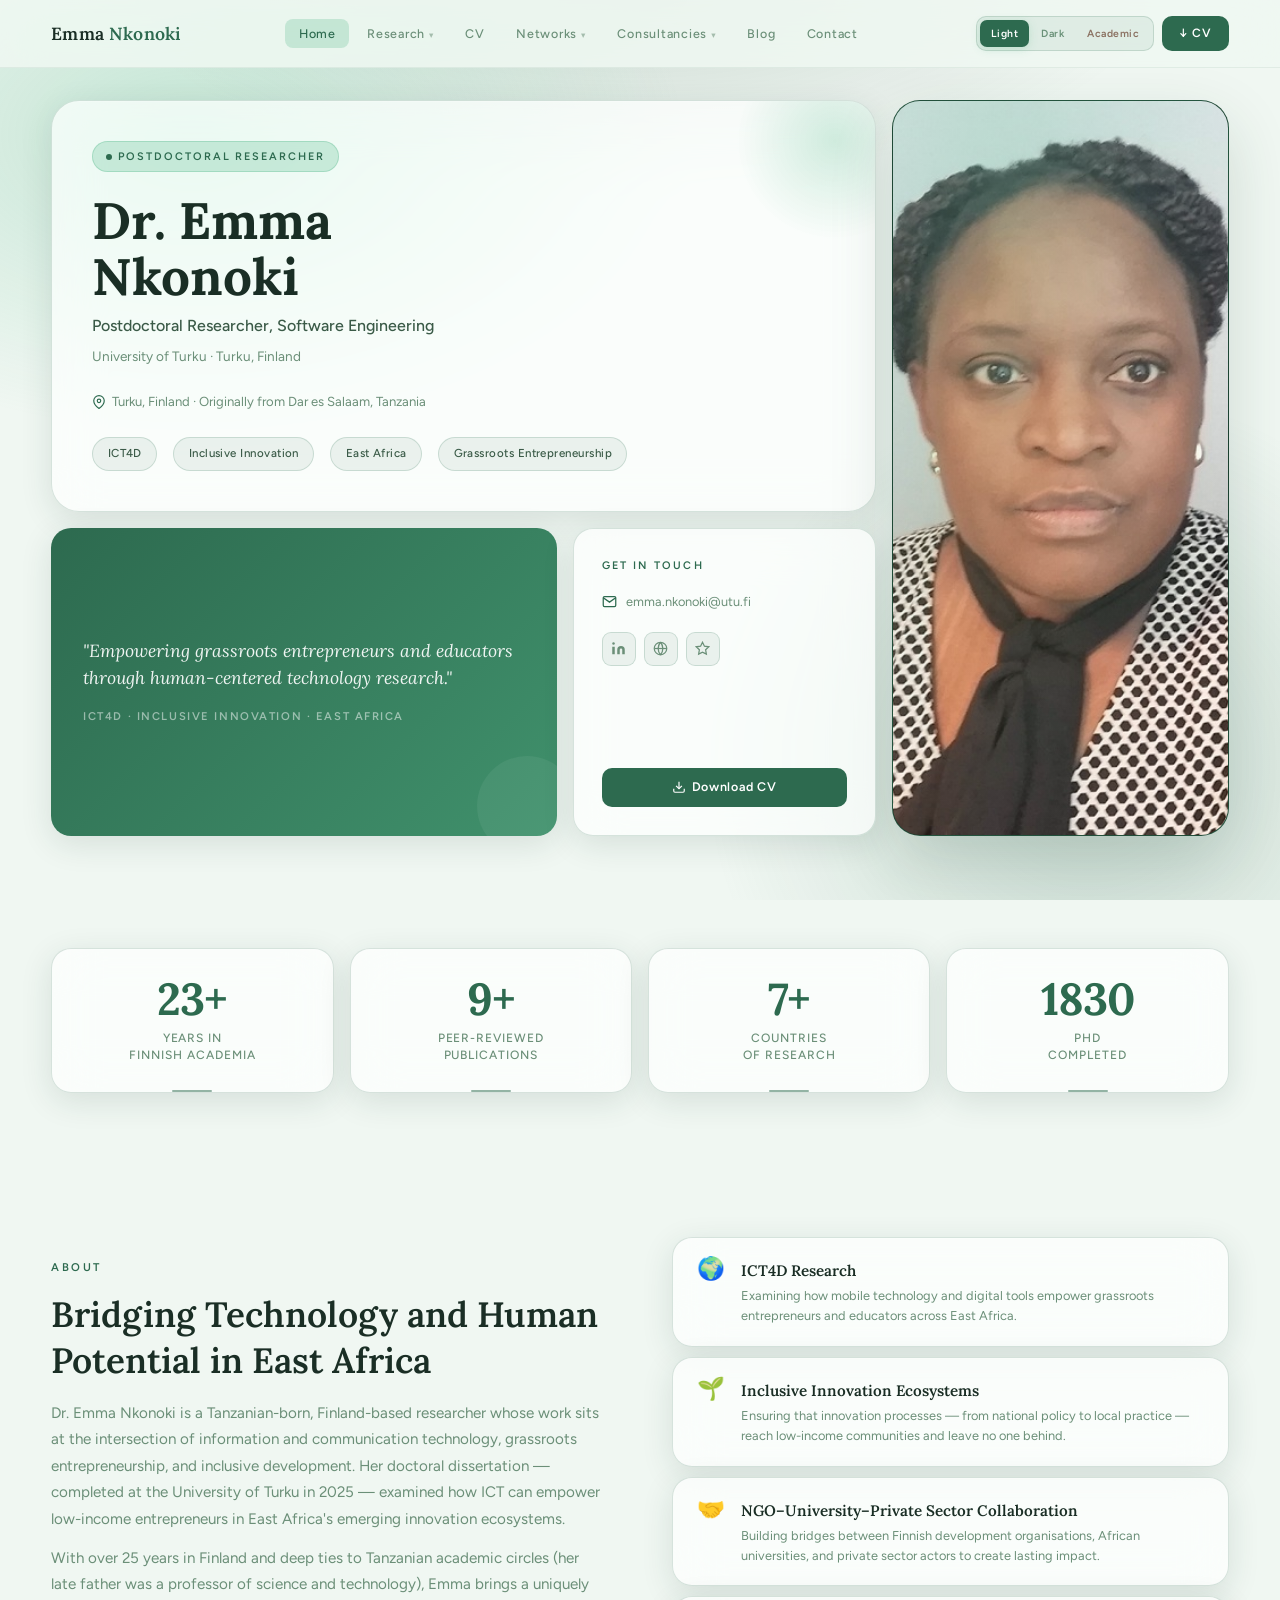
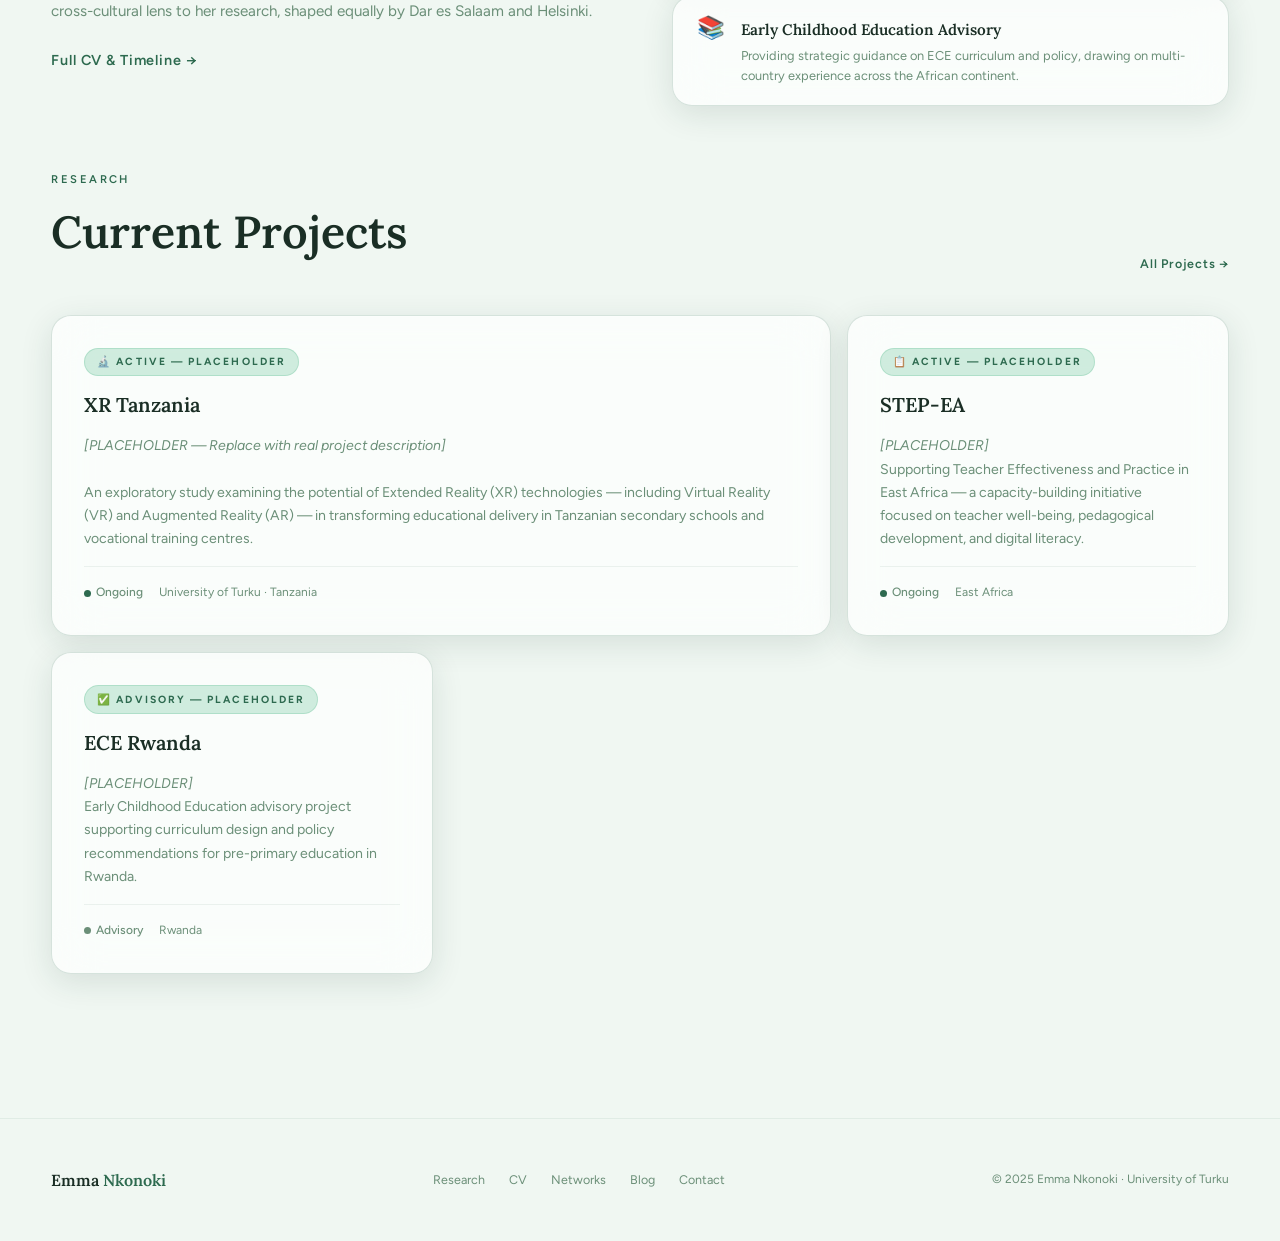
==== index.html @ 70ad850a "Initial commit: Dr. Emma Nkonoki personal academic website" ====
<!DOCTYPE html>
<html lang="en" data-theme="light">
<head>
  <meta charset="UTF-8" />
  <meta name="viewport" content="width=device-width, initial-scale=1.0" />
  <meta name="description" content="Dr. Emma Nkonoki — Postdoctoral Researcher specialising in ICT4D, inclusive innovation ecosystems, and grassroots entrepreneurship in East Africa." />
  <title>Dr. Emma Nkonoki — Postdoctoral Researcher</title>
  <link rel="preconnect" href="https://fonts.googleapis.com" />
  <link rel="preconnect" href="https://fonts.gstatic.com" crossorigin />
  <link href="https://fonts.googleapis.com/css2?family=Lora:ital,wght@0,400;0,500;0,600;0,700;1,400;1,500&family=Figtree:wght@300;400;500;600;700&display=swap" rel="stylesheet" />
  <link rel="stylesheet" href="css/styles.css" />
</head>
<body>

<!-- ═══ NAVIGATION ═══ -->
<nav class="nav" role="navigation" aria-label="Main navigation">
  <div class="container nav-inner">
    <a href="index.html" class="nav-logo">Emma <span>Nkonoki</span></a>

    <ul class="nav-links" role="list">
      <li><a href="index.html" class="active">Home</a></li>
      <li class="has-dropdown"><a href="research.html">Research</a>
        <ul class="nav-dropdown" role="menu" aria-label="Research submenu">
          <li><a href="research.html#projects">Current Research</a></li>
          <li><a href="research.html#publications">Publications</a></li>
        </ul>
      </li>
      <li><a href="resume.html">CV</a></li>
      <li class="has-dropdown"><a href="activities.html">Networks</a>
        <ul class="nav-dropdown" role="menu" aria-label="Networks submenu">
          <li><a href="activities.html#activities">Activities</a></li>
          <li><a href="activities.html#affiliations">Affiliations</a></li>
        </ul>
      </li>
      <li class="has-dropdown"><a href="consultancies.html">Consultancies</a>
        <ul class="nav-dropdown" role="menu" aria-label="Consultancies submenu">
          <li><a href="consultancies.html#services">Services</a></li>
          <li><a href="consultancies.html#teaching">Teaching</a></li>
        </ul>
      </li>
      <li><a href="blog/index.html">Blog</a></li>
      <li><a href="contact.html">Contact</a></li>
    </ul>

    <div class="nav-actions">
      <div class="theme-switcher" role="group" aria-label="Select theme">
        <button class="theme-btn active" data-theme="light" aria-label="Light theme">Light</button>
        <button class="theme-btn" data-theme="dark" aria-label="Dark theme">Dark</button>
        <button class="theme-btn" data-theme="academic" aria-label="Academic theme">Academic</button>
      </div>
      <a href="#" class="nav-cta" aria-label="Download CV">↓ CV</a>
    </div>

    <button class="hamburger" aria-label="Toggle menu" aria-expanded="false" aria-controls="mobile-menu">
      <span></span><span></span><span></span>
    </button>
  </div>
</nav>

<!-- Mobile menu -->
<div class="mobile-menu" id="mobile-menu" role="menu">
  <a href="index.html" role="menuitem">Home</a>
  <a href="research.html" role="menuitem">Research</a>
  <a href="research.html#projects" role="menuitem" class="nav-sub-link">↳ Current Research</a>
  <a href="research.html#publications" role="menuitem" class="nav-sub-link">↳ Publications</a>
  <a href="resume.html" role="menuitem">CV & Experience</a>
  <a href="activities.html" role="menuitem">Networks</a>
  <a href="activities.html#activities" role="menuitem" class="nav-sub-link">↳ Activities</a>
  <a href="activities.html#affiliations" role="menuitem" class="nav-sub-link">↳ Affiliations</a>
  <a href="consultancies.html" role="menuitem">Consultancies</a>
  <a href="consultancies.html#services" role="menuitem" class="nav-sub-link">↳ Services</a>
  <a href="consultancies.html#teaching" role="menuitem" class="nav-sub-link">↳ Teaching</a>
  <a href="blog/index.html" role="menuitem">Blog</a>
  <a href="contact.html" role="menuitem">Contact</a>
  <div style="border-top:1px solid var(--border-light);padding-top:1rem;margin-top:0.5rem;display:flex;gap:6px;">
    <button class="theme-btn" data-theme="light" style="flex:1;border:1px solid var(--border);border-radius:8px;padding:0.4rem;">Light</button>
    <button class="theme-btn" data-theme="dark"  style="flex:1;border:1px solid var(--border);border-radius:8px;padding:0.4rem;">Dark</button>
    <button class="theme-btn" data-theme="academic" style="flex:1;border:1px solid var(--border);border-radius:8px;padding:0.4rem;">Academic</button>
  </div>
</div>

<!-- ═══ HERO SECTION ═══ -->
<section class="hero-section" aria-label="Introduction">
  <div class="hero-bg" aria-hidden="true"></div>

  <div class="hero-content">
    <div class="container">

      <!-- BENTO GRID -->
      <div class="bento-hero" role="region" aria-label="Profile overview">

        <!-- Card 1: Bio & Location -->
        <div class="bento-bio reveal">
          <div>
            <div class="bio-tag" aria-label="Current status">Postdoctoral Researcher</div>
            <h1 class="bio-name">Dr. Emma<br>Nkonoki</h1>
            <p class="bio-title">Postdoctoral Researcher, Software Engineering</p>
            <p class="bio-institution">University of Turku · Turku, Finland</p>

            <div class="bio-location" aria-label="Location">
              <svg width="14" height="14" viewBox="0 0 24 24" fill="none" stroke="currentColor" stroke-width="2" aria-hidden="true">
                <path d="M21 10c0 7-9 13-9 13s-9-6-9-13a9 9 0 0118 0z"/><circle cx="12" cy="10" r="3"/>
              </svg>
              Turku, Finland · Originally from Dar es Salaam, Tanzania
            </div>
          </div>

          <div class="bio-bottom">
            <span class="bio-pill">ICT4D</span>
            <span class="bio-pill">Inclusive Innovation</span>
            <span class="bio-pill">East Africa</span>
            <span class="bio-pill">Grassroots Entrepreneurship</span>
          </div>
        </div>

        <!-- Card 4: Photo / Visual -->
        <div class="bento-photo reveal reveal-delay-2" aria-label="Profile photo of Dr. Emma Nkonoki">
          <img
            src="assets/images/Emm2.jpg"
            alt="Dr. Emma Nkonoki, Postdoctoral Researcher at the University of Turku"
            loading="eager"
          />
        </div>

        <!-- Card 3: Tagline -->
        <div class="bento-tagline reveal reveal-delay-1" aria-label="Research tagline">
          <p>"Empowering grassroots entrepreneurs and educators through human-centered technology research."</p>
          <cite>ICT4D · Inclusive Innovation · East Africa</cite>
        </div>

        <!-- Card 2: Contact & Social -->
        <div class="bento-contact reveal reveal-delay-3" aria-label="Contact information">
          <div class="contact-label">Get in Touch</div>

          <a class="contact-item" href="mailto:emma.nkonoki@utu.fi" aria-label="Email Emma">
            <svg width="15" height="15" viewBox="0 0 24 24" fill="none" stroke="currentColor" stroke-width="2" aria-hidden="true">
              <path d="M4 4h16c1.1 0 2 .9 2 2v12c0 1.1-.9 2-2 2H4c-1.1 0-2-.9-2-2V6c0-1.1.9-2 2-2z"/>
              <polyline points="22,6 12,13 2,6"/>
            </svg>
            emma.nkonoki@utu.fi
          </a>

          <div class="social-row" aria-label="Social media links">
            <a class="social-btn" href="https://www.linkedin.com/in/emma-nkonoki-9a7440a4/" target="_blank" rel="noopener noreferrer" aria-label="LinkedIn profile">
              <svg width="15" height="15" viewBox="0 0 24 24" fill="currentColor" aria-hidden="true">
                <path d="M16 8a6 6 0 016 6v7h-4v-7a2 2 0 00-2-2 2 2 0 00-2 2v7h-4v-7a6 6 0 016-6zM2 9h4v12H2z"/>
                <circle cx="4" cy="4" r="2"/>
              </svg>
            </a>
            <a class="social-btn" href="https://www.utu.fi/en/people/emma-nkonoki" target="_blank" rel="noopener noreferrer" aria-label="University of Turku profile">
              <svg width="15" height="15" viewBox="0 0 24 24" fill="none" stroke="currentColor" stroke-width="2" aria-hidden="true">
                <circle cx="12" cy="12" r="10"/>
                <line x1="2" y1="12" x2="22" y2="12"/>
                <path d="M12 2a15.3 15.3 0 010 20M12 2a15.3 15.3 0 000 20"/>
              </svg>
            </a>
            <a class="social-btn" href="https://research.utu.fi" target="_blank" rel="noopener noreferrer" aria-label="Research portal">
              <svg width="15" height="15" viewBox="0 0 24 24" fill="none" stroke="currentColor" stroke-width="2" aria-hidden="true">
                <path d="M12 2l3.09 6.26L22 9.27l-5 4.87 1.18 6.88L12 17.77l-6.18 3.25L7 14.14 2 9.27l6.91-1.01L12 2z"/>
              </svg>
            </a>
          </div>

          <a class="cv-btn" href="#" aria-label="Download CV (PDF)">
            <svg width="14" height="14" viewBox="0 0 24 24" fill="none" stroke="currentColor" stroke-width="2" aria-hidden="true">
              <path d="M21 15v4a2 2 0 01-2 2H5a2 2 0 01-2-2v-4"/>
              <polyline points="7 10 12 15 17 10"/>
              <line x1="12" y1="15" x2="12" y2="3"/>
            </svg>
            Download CV
          </a>
        </div>

      </div><!-- /bento-hero -->
    </div><!-- /container -->
  </div><!-- /hero-content -->
</section>

<!-- ═══ QUICK STATS ═══ -->
<section class="stats-section" aria-label="Key statistics">
  <div class="container">
    <div class="stats-grid">

      <div class="stat-card glass reveal" aria-label="25 plus years of research and academic experience">
        <div class="stat-number" data-count="25" data-suffix="+" aria-live="polite">25+</div>
        <div class="stat-label">Years in<br>Finnish Academia</div>
      </div>

      <div class="stat-card glass reveal reveal-delay-1" aria-label="10 plus peer-reviewed publications">
        <div class="stat-number" data-count="10" data-suffix="+" aria-live="polite">10+</div>
        <div class="stat-label">Peer-Reviewed<br>Publications</div>
      </div>

      <div class="stat-card glass reveal reveal-delay-2" aria-label="Work spanning 8 countries">
        <div class="stat-number" data-count="8" data-suffix="+" aria-live="polite">8+</div>
        <div class="stat-label">Countries<br>of Research</div>
      </div>

      <div class="stat-card glass reveal reveal-delay-3" aria-label="PhD completed in 2025">
        <div class="stat-number" data-count="2025" data-suffix="" aria-live="polite">2025</div>
        <div class="stat-label">PhD<br>Completed</div>
      </div>

    </div>
  </div>
</section>

<!-- ═══ INTRO / ABOUT TEASER ═══ -->
<section class="intro-section section" aria-label="About Emma">
  <div class="container">
    <div class="intro-grid">

      <div class="intro-text reveal">
        <span class="section-label">About</span>
        <h2>Bridging Technology and Human Potential in East Africa</h2>
        <p>
          Dr. Emma Nkonoki is a Tanzanian-born, Finland-based researcher whose work sits at the intersection of
          information and communication technology, grassroots entrepreneurship, and inclusive development. Her
          doctoral dissertation — completed at the University of Turku in 2025 — examined how ICT can empower
          low-income entrepreneurs in East Africa's emerging innovation ecosystems.
        </p>
        <p>
          With over 25 years in Finland and deep ties to Tanzanian academic circles (her late father was a
          professor of science and technology), Emma brings a uniquely cross-cultural lens to her research,
          shaped equally by Dar es Salaam and Helsinki.
        </p>
        <p style="margin-top:1.5rem;">
          <a href="resume.html" class="section-link" style="font-size:0.9rem;">
            Full CV &amp; Timeline →
          </a>
        </p>
      </div>

      <div class="intro-highlights reveal reveal-delay-1">

        <div class="highlight-item glass">
          <div class="highlight-icon" aria-hidden="true">🌍</div>
          <div>
            <h4>ICT4D Research</h4>
            <p>Examining how mobile technology and digital tools empower grassroots entrepreneurs and educators across East Africa.</p>
          </div>
        </div>

        <div class="highlight-item glass">
          <div class="highlight-icon" aria-hidden="true">🌱</div>
          <div>
            <h4>Inclusive Innovation Ecosystems</h4>
            <p>Ensuring that innovation processes — from national policy to local practice — reach low-income communities and leave no one behind.</p>
          </div>
        </div>

        <div class="highlight-item glass">
          <div class="highlight-icon" aria-hidden="true">🤝</div>
          <div>
            <h4>NGO–University–Private Sector Collaboration</h4>
            <p>Building bridges between Finnish development organisations, African universities, and private sector actors to create lasting impact.</p>
          </div>
        </div>

        <div class="highlight-item glass">
          <div class="highlight-icon" aria-hidden="true">📚</div>
          <div>
            <h4>Early Childhood Education Advisory</h4>
            <p>Providing strategic guidance on ECE curriculum and policy, drawing on multi-country experience across the African continent.</p>
          </div>
        </div>

      </div>
    </div>
  </div>
</section>

<!-- ═══ FEATURED RESEARCH TEASER ═══ -->
<section class="section" style="padding-top:0;" aria-label="Featured research projects">
  <div class="container">
    <div class="section-header">
      <div>
        <span class="section-label">Research</span>
        <h2 class="section-title">Current Projects</h2>
      </div>
      <a href="research.html" class="section-link">All Projects →</a>
    </div>

    <div class="projects-grid">

      <article class="project-card glass featured reveal" aria-label="XR Tanzania project">
        <span class="project-tag">🔬 Active — Placeholder</span>
        <h3>XR Tanzania</h3>
        <p>
          <em>[PLACEHOLDER — Replace with real project description]</em><br><br>
          An exploratory study examining the potential of Extended Reality (XR) technologies — including
          Virtual Reality (VR) and Augmented Reality (AR) — in transforming educational delivery in
          Tanzanian secondary schools and vocational training centres.
        </p>
        <div class="project-meta">
          <span class="project-status">
            <span class="status-dot" aria-hidden="true"></span>
            Ongoing
          </span>
          <span>University of Turku · Tanzania</span>
        </div>
      </article>

      <article class="project-card glass reveal reveal-delay-1" aria-label="STEP-EA project">
        <span class="project-tag">📋 Active — Placeholder</span>
        <h3>STEP-EA</h3>
        <p>
          <em>[PLACEHOLDER]</em><br>
          Supporting Teacher Effectiveness and Practice in East Africa — a capacity-building initiative
          focused on teacher well-being, pedagogical development, and digital literacy.
        </p>
        <div class="project-meta">
          <span class="project-status">
            <span class="status-dot" aria-hidden="true"></span>
            Ongoing
          </span>
          <span>East Africa</span>
        </div>
      </article>

      <article class="project-card glass reveal reveal-delay-2" aria-label="ECE Rwanda project">
        <span class="project-tag">✅ Advisory — Placeholder</span>
        <h3>ECE Rwanda</h3>
        <p>
          <em>[PLACEHOLDER]</em><br>
          Early Childhood Education advisory project supporting curriculum design and policy recommendations
          for pre-primary education in Rwanda.
        </p>
        <div class="project-meta">
          <span class="project-status">
            <span class="status-dot inactive" aria-hidden="true"></span>
            Advisory
          </span>
          <span>Rwanda</span>
        </div>
      </article>

    </div>
  </div>
</section>

<!-- ═══ FOOTER ═══ -->
<footer class="footer" role="contentinfo">
  <div class="container">
    <div class="footer-inner">
      <div class="footer-logo">Emma <span>Nkonoki</span></div>
      <nav class="footer-links" aria-label="Footer navigation">
        <a href="research.html">Research</a>
        <a href="resume.html">CV</a>
        <a href="activities.html">Networks</a>
        <a href="blog/index.html">Blog</a>
        <a href="contact.html">Contact</a>
      </nav>
      <p class="footer-copy">© 2025 Emma Nkonoki · University of Turku</p>
    </div>
  </div>
</footer>

<script src="js/main.js"></script>
</body>
</html>
                                                                                                                                                                                                                                                                                                                                                                                                                                            
---- css/styles.css ----
/* ═══════════════════════════════════════════════════════
   DR. EMMA NKONOKI — PERSONAL ACADEMIC WEBSITE
   Design System: Tanzanian Green × Finnish Minimalism
   Liquid Glass Aesthetic | Bento Grid Layout | 2026
   ═══════════════════════════════════════════════════════ */

@import url('https://fonts.googleapis.com/css2?family=Lora:ital,wght@0,400;0,500;0,600;0,700;1,400;1,500&family=Figtree:wght@300;400;500;600;700&display=swap');

/* ─── THEME VARIABLES ─────────────────────────────────── */
:root {
  /* Tanzanian Green Palette */
  --tz-deep:    #1A3D2E;
  --tz-forest:  #2D6A4F;
  --tz-mid:     #40916C;
  --tz-bright:  #52B788;
  --tz-light:   #95D5B2;
  --tz-pale:    #D8F3DC;

  /* Light Theme (default) */
  --bg:           #F0F7F2;
  --bg-alt:       #E6F2EA;
  --surface:      rgba(255, 255, 255, 0.72);
  --surface-dark: rgba(255, 255, 255, 0.45);
  --text:         #1A2E25;
  --text-mid:     #3A5A47;
  --text-muted:   #6B8F78;
  --accent:       var(--tz-forest);
  --accent-light: var(--tz-bright);
  --accent-glow:  rgba(82, 183, 136, 0.25);
  --border:       rgba(45, 106, 79, 0.18);
  --border-light: rgba(45, 106, 79, 0.08);
  --shadow-sm:    0 2px 12px rgba(26, 61, 46, 0.08);
  --shadow-md:    0 8px 32px rgba(26, 61, 46, 0.12);
  --shadow-lg:    0 24px 64px rgba(26, 61, 46, 0.16);
  --nav-blur:     rgba(240, 247, 242, 0.88);

  /* Typography */
  --serif:  'Lora', Georgia, serif;
  --sans:   'Figtree', system-ui, sans-serif;

  /* Layout */
  --max-w:    1200px;
  --nav-h:    68px;
  --radius-sm: 12px;
  --radius:    20px;
  --radius-lg: 28px;
  --transition: 0.3s cubic-bezier(0.4, 0, 0.2, 1);
}

/* ─── DARK THEME ──────────────────────────────────────── */
[data-theme="dark"] {
  --bg:           #080F0C;
  --bg-alt:       #0D1A14;
  --surface:      rgba(18, 42, 30, 0.65);
  --surface-dark: rgba(12, 28, 20, 0.80);
  --text:         #E4F2EB;
  --text-mid:     #A8CBB5;
  --text-muted:   #6A9178;
  --accent:       #52B788;
  --accent-light: #95D5B2;
  --accent-glow:  rgba(82, 183, 136, 0.20);
  --border:       rgba(82, 183, 136, 0.20);
  --border-light: rgba(82, 183, 136, 0.08);
  --shadow-sm:    0 2px 12px rgba(0, 0, 0, 0.3);
  --shadow-md:    0 8px 32px rgba(0, 0, 0, 0.4);
  --shadow-lg:    0 24px 64px rgba(0, 0, 0, 0.5);
  --nav-blur:     rgba(8, 15, 12, 0.88);
}

/* ─── ACADEMIC THEME ──────────────────────────────────── */
[data-theme="academic"] {
  --bg:           #F5F0E8;
  --bg-alt:       #EDE6D8;
  --surface:      rgba(255, 251, 245, 0.75);
  --surface-dark: rgba(240, 234, 220, 0.60);
  --text:         #2A1F12;
  --text-mid:     #5A4530;
  --text-muted:   #8A7060;
  --accent:       var(--tz-forest);
  --accent-light: var(--tz-mid);
  --accent-glow:  rgba(45, 106, 79, 0.18);
  --border:       rgba(45, 106, 79, 0.20);
  --border-light: rgba(45, 106, 79, 0.08);
  --shadow-sm:    0 2px 12px rgba(42, 31, 18, 0.08);
  --shadow-md:    0 8px 32px rgba(42, 31, 18, 0.12);
  --shadow-lg:    0 24px 64px rgba(42, 31, 18, 0.16);
  --nav-blur:     rgba(245, 240, 232, 0.90);
}

/* ─── RESET & BASE ────────────────────────────────────── */
*, *::before, *::after { box-sizing: border-box; margin: 0; padding: 0; }

html {
  scroll-behavior: smooth;
  font-size: 16px;
}

body {
  font-family: var(--sans);
  background-color: var(--bg);
  color: var(--text);
  line-height: 1.65;
  -webkit-font-smoothing: antialiased;
  overflow-x: hidden;
  transition: background-color 0.4s ease, color 0.4s ease;
}

img { display: block; max-width: 100%; height: auto; }
a  { color: inherit; text-decoration: none; }
ul { list-style: none; }
button { cursor: pointer; border: none; background: none; font: inherit; }

/* ─── UTILITY ─────────────────────────────────────────── */
.container {
  width: 92%;
  max-width: var(--max-w);
  margin-inline: auto;
}

.section-label {
  font-family: var(--sans);
  font-size: 0.7rem;
  font-weight: 600;
  letter-spacing: 0.22em;
  text-transform: uppercase;
  color: var(--accent);
  display: block;
  margin-bottom: 1rem;
}

.section-title {
  font-family: var(--serif);
  font-size: clamp(1.8rem, 3.5vw, 2.8rem);
  font-weight: 600;
  line-height: 1.2;
  color: var(--text);
  margin-bottom: 1rem;
}

.section-subtitle {
  font-size: 1.05rem;
  color: var(--text-muted);
  max-width: 640px;
  line-height: 1.7;
}

.sr-only {
  position: absolute; width: 1px; height: 1px;
  padding: 0; margin: -1px; overflow: hidden;
  clip: rect(0,0,0,0); border: 0;
}

/* ─── GLASS CARD SYSTEM ───────────────────────────────── */
.glass {
  background: var(--surface);
  backdrop-filter: blur(24px) saturate(160%);
  -webkit-backdrop-filter: blur(24px) saturate(160%);
  border: 1px solid var(--border);
  border-radius: var(--radius);
  box-shadow: var(--shadow-md), inset 0 1px 0 rgba(255,255,255,0.15);
  transition: transform var(--transition), box-shadow var(--transition);
}

.glass:hover {
  transform: translateY(-2px);
  box-shadow: var(--shadow-lg), inset 0 1px 0 rgba(255,255,255,0.2);
}

.glass-dark {
  background: var(--surface-dark);
  backdrop-filter: blur(32px) saturate(180%);
  -webkit-backdrop-filter: blur(32px) saturate(180%);
  border: 1px solid var(--border);
  border-radius: var(--radius);
  box-shadow: var(--shadow-lg);
}

/* ─── NAVIGATION ──────────────────────────────────────── */
.nav {
  position: fixed;
  top: 0; left: 0; right: 0;
  z-index: 200;
  height: var(--nav-h);
  background: var(--nav-blur);
  backdrop-filter: blur(20px) saturate(180%);
  -webkit-backdrop-filter: blur(20px) saturate(180%);
  border-bottom: 1px solid var(--border-light);
  transition: box-shadow var(--transition), border-color var(--transition);
}

.nav.scrolled {
  box-shadow: var(--shadow-sm);
  border-color: var(--border);
}

.nav-inner {
  height: 100%;
  display: flex;
  align-items: center;
  justify-content: space-between;
  gap: 2rem;
}

.nav-logo {
  font-family: var(--serif);
  font-size: 1.1rem;
  font-weight: 600;
  color: var(--text);
  letter-spacing: 0.01em;
  white-space: nowrap;
  flex-shrink: 0;
}

.nav-logo span {
  color: var(--accent);
}

.nav-links {
  display: flex;
  align-items: center;
  gap: 0.25rem;
}

.nav-links a {
  font-size: 0.78rem;
  font-weight: 500;
  letter-spacing: 0.06em;
  color: var(--text-muted);
  padding: 0.45rem 0.85rem;
  border-radius: 8px;
  transition: color var(--transition), background var(--transition);
}

.nav-links a:hover,
.nav-links a.active {
  color: var(--accent);
  background: var(--accent-glow);
}

.nav-actions {
  display: flex;
  align-items: center;
  gap: 0.5rem;
  flex-shrink: 0;
}

.theme-switcher {
  display: flex;
  align-items: center;
  gap: 2px;
  background: var(--border-light);
  border: 1px solid var(--border);
  border-radius: 10px;
  padding: 3px;
}

.theme-btn {
  font-size: 0.65rem;
  font-weight: 600;
  letter-spacing: 0.05em;
  padding: 0.3rem 0.65rem;
  border-radius: 7px;
  color: var(--text-muted);
  transition: all 0.2s;
}

.theme-btn.active {
  background: var(--accent);
  color: white;
  box-shadow: 0 2px 8px var(--accent-glow);
}

.nav-cta {
  font-size: 0.75rem;
  font-weight: 600;
  letter-spacing: 0.04em;
  padding: 0.5rem 1.1rem;
  background: var(--accent);
  color: white !important;
  border-radius: 10px;
  transition: all var(--transition);
}

.nav-cta:hover {
  background: var(--tz-deep);
  transform: translateY(-1px);
  box-shadow: 0 4px 16px var(--accent-glow);
}

/* Hamburger */
.hamburger {
  display: none;
  flex-direction: column;
  gap: 5px;
  padding: 4px;
  color: var(--text);
}

.hamburger span {
  display: block;
  width: 22px;
  height: 1.5px;
  background: currentColor;
  transition: var(--transition);
  transform-origin: center;
}

.hamburger.open span:nth-child(1) { transform: rotate(45deg) translate(5px, 5px); }
.hamburger.open span:nth-child(2) { opacity: 0; transform: scaleX(0); }
.hamburger.open span:nth-child(3) { transform: rotate(-45deg) translate(5px, -5px); }

.mobile-menu {
  display: none;
  position: fixed;
  top: var(--nav-h);
  left: 0; right: 0;
  background: var(--nav-blur);
  backdrop-filter: blur(24px);
  -webkit-backdrop-filter: blur(24px);
  border-bottom: 1px solid var(--border);
  padding: 1.5rem;
  z-index: 199;
  flex-direction: column;
  gap: 0.5rem;
}

.mobile-menu.open { display: flex; }

.mobile-menu a {
  padding: 0.75rem 1rem;
  border-radius: 10px;
  color: var(--text-mid);
  font-weight: 500;
  font-size: 0.95rem;
  transition: all 0.2s;
}

.mobile-menu a:hover { background: var(--accent-glow); color: var(--accent); }

/* ─── PAGE HERO BACKGROUND ────────────────────────────── */
.page-top {
  padding-top: calc(var(--nav-h) + 3rem);
  padding-bottom: 5rem;
  position: relative;
  overflow: hidden;
}

.page-top::before {
  content: '';
  position: absolute;
  inset: 0;
  background:
    radial-gradient(ellipse 80% 60% at 10% 0%, rgba(82,183,136,0.22) 0%, transparent 60%),
    radial-gradient(ellipse 60% 80% at 90% 100%, rgba(45,106,79,0.18) 0%, transparent 60%);
  pointer-events: none;
  z-index: 0;
}

.page-top > * { position: relative; z-index: 1; }

/* ─── HERO SECTION (HOME) ─────────────────────────────── */
.hero-section {
  min-height: 100vh;
  display: flex;
  flex-direction: column;
  justify-content: center;
  padding-top: var(--nav-h);
  position: relative;
  overflow: hidden;
}

/* Mesh gradient background */
.hero-bg {
  position: absolute;
  inset: 0;
  background:
    radial-gradient(ellipse 70% 60% at 15% 15%, rgba(82,183,136,0.28) 0%, transparent 55%),
    radial-gradient(ellipse 50% 70% at 85% 85%, rgba(45,106,79,0.22) 0%, transparent 60%),
    radial-gradient(ellipse 80% 40% at 50% 0%, rgba(26,61,46,0.15) 0%, transparent 50%),
    var(--bg);
  z-index: 0;
}

[data-theme="dark"] .hero-bg {
  background:
    radial-gradient(ellipse 70% 60% at 15% 15%, rgba(82,183,136,0.18) 0%, transparent 55%),
    radial-gradient(ellipse 50% 70% at 85% 85%, rgba(45,106,79,0.22) 0%, transparent 60%),
    radial-gradient(ellipse 80% 40% at 50% 0%, rgba(26,61,46,0.35) 0%, transparent 50%),
    var(--bg);
}

.hero-content {
  position: relative;
  z-index: 1;
  padding: 2rem 0 4rem;
}

/* ─── BENTO GRID ──────────────────────────────────────── */
.bento-hero {
  display: grid;
  grid-template-columns: 1.5fr 0.9fr 1fr;
  grid-template-rows: 1fr 0.75fr;
  grid-template-areas:
    "bio     bio    photo"
    "tagline contact photo";
  gap: 16px;
  min-height: 70vh;
}

/* Bio Card */
.bento-bio {
  grid-area: bio;
  padding: 2.5rem;
  display: flex;
  flex-direction: column;
  justify-content: space-between;
  background: var(--surface);
  backdrop-filter: blur(24px) saturate(160%);
  -webkit-backdrop-filter: blur(24px) saturate(160%);
  border: 1px solid var(--border);
  border-radius: var(--radius-lg);
  box-shadow: var(--shadow-md), inset 0 1px 0 rgba(255,255,255,0.18);
  position: relative;
  overflow: hidden;
}

.bento-bio::before {
  content: '';
  position: absolute;
  top: -60px; right: -60px;
  width: 200px; height: 200px;
  background: radial-gradient(circle, var(--accent-glow) 0%, transparent 70%);
  pointer-events: none;
}

.bio-tag {
  display: inline-flex;
  align-items: center;
  gap: 6px;
  font-size: 0.68rem;
  font-weight: 600;
  letter-spacing: 0.18em;
  text-transform: uppercase;
  color: var(--accent);
  background: var(--accent-glow);
  border: 1px solid rgba(82,183,136,0.3);
  padding: 0.35rem 0.8rem;
  border-radius: 100px;
  width: fit-content;
  margin-bottom: 1.25rem;
}

.bio-tag::before {
  content: '';
  width: 6px; height: 6px;
  border-radius: 50%;
  background: var(--accent);
  animation: pulse-dot 2s ease infinite;
}

@keyframes pulse-dot {
  0%, 100% { opacity: 1; transform: scale(1); }
  50%       { opacity: 0.5; transform: scale(0.7); }
}

.bio-name {
  font-family: var(--serif);
  font-size: clamp(2rem, 4vw, 3.2rem);
  font-weight: 700;
  line-height: 1.1;
  color: var(--text);
  margin-bottom: 0.5rem;
}

.bio-title {
  font-size: 1rem;
  font-weight: 500;
  color: var(--text-mid);
  margin-bottom: 0.35rem;
}

.bio-institution {
  font-size: 0.85rem;
  color: var(--text-muted);
  margin-bottom: 1.5rem;
}

.bio-location {
  display: flex;
  align-items: center;
  gap: 6px;
  font-size: 0.82rem;
  color: var(--text-muted);
}

.bio-location svg { color: var(--accent); flex-shrink: 0; }

.bio-bottom {
  display: flex;
  align-items: center;
  gap: 1rem;
  flex-wrap: wrap;
  margin-top: 1.5rem;
}

.bio-pill {
  font-size: 0.72rem;
  font-weight: 500;
  letter-spacing: 0.04em;
  padding: 0.4rem 0.9rem;
  border-radius: 100px;
  background: var(--border-light);
  border: 1px solid var(--border);
  color: var(--text-mid);
}

/* Photo Card */
.bento-photo {
  grid-area: photo;
  background: linear-gradient(155deg, var(--tz-deep) 0%, #0D2018 40%, #1A3D2E 100%);
  border-radius: var(--radius-lg);
  border: 1px solid rgba(82,183,136,0.2);
  box-shadow: var(--shadow-lg);
  display: flex;
  align-items: center;
  justify-content: center;
  position: relative;
  overflow: hidden;
}

.bento-photo::before {
  content: '';
  position: absolute;
  top: -30%; left: -30%;
  width: 160%; height: 160%;
  background: radial-gradient(ellipse at 40% 30%, rgba(82,183,136,0.25) 0%, transparent 55%);
  pointer-events: none;
}

.photo-placeholder {
  display: flex;
  flex-direction: column;
  align-items: center;
  gap: 1rem;
  color: rgba(255,255,255,0.4);
  position: relative;
  z-index: 1;
  padding: 2rem;
}

.photo-placeholder svg {
  width: 72px; height: 72px;
  color: rgba(82,183,136,0.6);
}

.photo-placeholder-text {
  font-size: 0.72rem;
  font-weight: 500;
  letter-spacing: 0.1em;
  text-transform: uppercase;
  text-align: center;
  line-height: 1.6;
}

.photo-placeholder-text strong {
  display: block;
  color: rgba(255,255,255,0.7);
  font-size: 0.85rem;
  margin-bottom: 0.25rem;
}

.bento-photo img {
  width: 100%; height: 100%;
  object-fit: cover;
  object-position: center top;
}

/* Tagline Card */
.bento-tagline {
  grid-area: tagline;
  padding: 2rem;
  background: linear-gradient(135deg, var(--tz-forest), var(--tz-mid));
  border-radius: var(--radius);
  box-shadow: var(--shadow-md);
  display: flex;
  flex-direction: column;
  justify-content: center;
  position: relative;
  overflow: hidden;
}

.bento-tagline::before {
  content: '';
  position: absolute;
  bottom: -20px; right: -20px;
  width: 100px; height: 100px;
  background: rgba(255,255,255,0.06);
  border-radius: 50%;
}

.bento-tagline p {
  font-family: var(--serif);
  font-style: italic;
  font-size: 1.1rem;
  line-height: 1.5;
  color: rgba(255,255,255,0.92);
  position: relative;
  z-index: 1;
}

.bento-tagline cite {
  display: block;
  font-family: var(--sans);
  font-style: normal;
  font-size: 0.7rem;
  font-weight: 600;
  letter-spacing: 0.14em;
  text-transform: uppercase;
  color: rgba(255,255,255,0.5);
  margin-top: 1rem;
  position: relative;
  z-index: 1;
}

/* Contact Card */
.bento-contact {
  grid-area: contact;
  padding: 1.75rem;
  background: var(--surface);
  backdrop-filter: blur(24px) saturate(160%);
  -webkit-backdrop-filter: blur(24px) saturate(160%);
  border: 1px solid var(--border);
  border-radius: var(--radius);
  box-shadow: var(--shadow-md);
  display: flex;
  flex-direction: column;
  gap: 0.75rem;
}

.contact-label {
  font-size: 0.68rem;
  font-weight: 600;
  letter-spacing: 0.2em;
  text-transform: uppercase;
  color: var(--accent);
  margin-bottom: 0.25rem;
}

.contact-item {
  display: flex;
  align-items: center;
  gap: 0.6rem;
  font-size: 0.8rem;
  color: var(--text-muted);
  transition: color var(--transition);
}

.contact-item:hover { color: var(--accent); }
.contact-item svg { flex-shrink: 0; color: var(--accent); }

.social-row {
  display: flex;
  gap: 0.5rem;
  margin-top: 0.5rem;
}

.social-btn {
  display: flex;
  align-items: center;
  justify-content: center;
  width: 34px; height: 34px;
  border-radius: 9px;
  background: var(--border-light);
  border: 1px solid var(--border);
  color: var(--text-muted);
  transition: all var(--transition);
}

.social-btn:hover {
  background: var(--accent);
  border-color: var(--accent);
  color: white;
  transform: translateY(-2px);
  box-shadow: 0 4px 12px var(--accent-glow);
}

.cv-btn {
  display: flex;
  align-items: center;
  justify-content: center;
  gap: 6px;
  width: 100%;
  padding: 0.6rem 1rem;
  background: var(--accent);
  color: white;
  border-radius: 10px;
  font-size: 0.78rem;
  font-weight: 600;
  letter-spacing: 0.05em;
  margin-top: auto;
  transition: all var(--transition);
}

.cv-btn:hover {
  background: var(--tz-deep);
  box-shadow: 0 4px 16px var(--accent-glow);
  transform: translateY(-1px);
}

/* ─── QUICK STATS ──────────────────────────────────────── */
.stats-section {
  padding: 3rem 0 5rem;
  position: relative;
  z-index: 1;
}

.stats-grid {
  display: grid;
  grid-template-columns: repeat(4, 1fr);
  gap: 16px;
}

.stat-card {
  padding: 1.75rem 1.5rem;
  text-align: center;
  position: relative;
  overflow: hidden;
}

.stat-card::after {
  content: '';
  position: absolute;
  bottom: 0; left: 50%;
  transform: translateX(-50%);
  width: 40px; height: 2px;
  background: var(--accent);
  border-radius: 2px;
  opacity: 0.5;
}

.stat-number {
  font-family: var(--serif);
  font-size: 2.8rem;
  font-weight: 700;
  color: var(--accent);
  line-height: 1;
  margin-bottom: 0.5rem;
  letter-spacing: -0.02em;
}

.stat-label {
  font-size: 0.75rem;
  font-weight: 500;
  letter-spacing: 0.08em;
  text-transform: uppercase;
  color: var(--text-muted);
  line-height: 1.4;
}

/* ─── SECTION WRAPPER ─────────────────────────────────── */
.section {
  padding: 5rem 0;
}

.section-header {
  display: flex;
  align-items: flex-end;
  justify-content: space-between;
  margin-bottom: 2.5rem;
  gap: 2rem;
}

.section-link {
  font-size: 0.78rem;
  font-weight: 600;
  letter-spacing: 0.06em;
  color: var(--accent);
  display: flex;
  align-items: center;
  gap: 4px;
  flex-shrink: 0;
  transition: gap var(--transition);
}

.section-link:hover { gap: 8px; }

/* ─── PROJECT CARDS ───────────────────────────────────── */
.projects-grid {
  display: grid;
  grid-template-columns: repeat(3, 1fr);
  gap: 16px;
}

.project-card {
  padding: 2rem;
  display: flex;
  flex-direction: column;
  gap: 1rem;
  cursor: pointer;
  position: relative;
  overflow: hidden;
}

.project-card.featured {
  grid-column: span 2;
}

.project-tag {
  font-size: 0.65rem;
  font-weight: 700;
  letter-spacing: 0.2em;
  text-transform: uppercase;
  padding: 0.3rem 0.75rem;
  border-radius: 100px;
  background: var(--accent-glow);
  color: var(--accent);
  border: 1px solid rgba(82,183,136,0.25);
  width: fit-content;
}

.project-card h3 {
  font-family: var(--serif);
  font-size: 1.25rem;
  font-weight: 600;
  color: var(--text);
  line-height: 1.3;
}

.project-card p {
  font-size: 0.88rem;
  color: var(--text-muted);
  line-height: 1.65;
  flex: 1;
}

.project-meta {
  display: flex;
  align-items: center;
  gap: 1rem;
  font-size: 0.75rem;
  color: var(--text-muted);
  border-top: 1px solid var(--border-light);
  padding-top: 1rem;
}

.project-status {
  display: flex;
  align-items: center;
  gap: 5px;
  font-weight: 500;
}

.status-dot {
  width: 7px; height: 7px;
  border-radius: 50%;
  background: var(--accent);
  animation: pulse-dot 2s ease infinite;
}

.status-dot.inactive { background: var(--text-muted); animation: none; }

/* ─── PUBLICATIONS ────────────────────────────────────── */
.pub-filters {
  display: flex;
  flex-wrap: wrap;
  gap: 8px;
  margin-bottom: 1.5rem;
}

.pub-filter-btn {
  font-size: 0.72rem;
  font-weight: 600;
  letter-spacing: 0.08em;
  padding: 0.4rem 1rem;
  border-radius: 100px;
  border: 1px solid var(--border);
  color: var(--text-muted);
  background: var(--surface);
  transition: all var(--transition);
}

.pub-filter-btn.active,
.pub-filter-btn:hover {
  background: var(--accent);
  border-color: var(--accent);
  color: white;
}

.pubs-grid {
  display: grid;
  grid-template-columns: repeat(2, 1fr);
  gap: 14px;
}

.pub-card {
  padding: 1.5rem;
  display: flex;
  flex-direction: column;
  gap: 0.75rem;
  transition: transform var(--transition), box-shadow var(--transition), opacity 0.3s;
}

.pub-card.hidden { display: none; }

.pub-card:hover { transform: translateY(-3px); box-shadow: var(--shadow-lg); }

.pub-badges {
  display: flex;
  flex-wrap: wrap;
  gap: 6px;
}

.pub-badge {
  font-size: 0.62rem;
  font-weight: 700;
  letter-spacing: 0.12em;
  text-transform: uppercase;
  padding: 0.22rem 0.6rem;
  border-radius: 6px;
}

.pub-badge.journal  { background: rgba(82,183,136,0.15); color: var(--tz-mid); }
.pub-badge.conf     { background: rgba(45,106,79,0.12); color: var(--tz-forest); }
.pub-badge.thesis   { background: rgba(26,61,46,0.12); color: var(--tz-deep); }
.pub-badge.chapter  { background: rgba(149,213,178,0.2); color: var(--tz-forest); }
.pub-badge.year     { background: var(--border-light); color: var(--text-muted); }
.pub-badge.review   { background: rgba(255,165,0,0.12); color: #b08000; }

[data-theme="dark"] .pub-badge.journal  { background: rgba(82,183,136,0.2);  color: var(--tz-light); }
[data-theme="dark"] .pub-badge.conf     { background: rgba(82,183,136,0.15); color: var(--tz-bright); }
[data-theme="dark"] .pub-badge.thesis   { background: rgba(149,213,178,0.1); color: var(--tz-light); }
[data-theme="dark"] .pub-badge.chapter  { background: rgba(149,213,178,0.1); color: var(--tz-bright); }

.pub-card h4 {
  font-family: var(--serif);
  font-size: 0.97rem;
  font-weight: 600;
  line-height: 1.45;
  color: var(--text);
}

.pub-venue {
  font-size: 0.8rem;
  color: var(--text-muted);
  font-style: italic;
}

.pub-authors {
  font-size: 0.75rem;
  color: var(--text-muted);
  line-height: 1.5;
}

.pub-link {
  display: inline-flex;
  align-items: center;
  gap: 4px;
  font-size: 0.72rem;
  font-weight: 600;
  color: var(--accent);
  margin-top: auto;
  transition: gap var(--transition);
}

.pub-link:hover { gap: 7px; }

/* ─── TIMELINE ────────────────────────────────────────── */
.timeline {
  position: relative;
  padding-left: 2.5rem;
}

.timeline::before {
  content: '';
  position: absolute;
  left: 0.5rem;
  top: 0; bottom: 0;
  width: 1px;
  background: linear-gradient(to bottom, var(--accent), transparent);
}

.timeline-item {
  position: relative;
  margin-bottom: 1.25rem;
}

.timeline-item::before {
  content: '';
  position: absolute;
  left: -2.08rem;
  top: 1.5rem;
  width: 10px; height: 10px;
  border-radius: 50%;
  background: var(--accent);
  border: 2px solid var(--bg);
  box-shadow: 0 0 0 3px var(--accent-glow);
}

.timeline-card {
  padding: 1.5rem;
}

.timeline-period {
  font-size: 0.68rem;
  font-weight: 700;
  letter-spacing: 0.16em;
  text-transform: uppercase;
  color: var(--accent);
  margin-bottom: 0.5rem;
}

.timeline-card h3 {
  font-family: var(--serif);
  font-size: 1.05rem;
  font-weight: 600;
  color: var(--text);
  margin-bottom: 0.2rem;
}

.timeline-org {
  font-size: 0.85rem;
  color: var(--text-muted);
  margin-bottom: 0.75rem;
}

.timeline-card p {
  font-size: 0.85rem;
  color: var(--text-muted);
  line-height: 1.65;
}

.timeline-type {
  font-size: 0.62rem;
  font-weight: 700;
  letter-spacing: 0.14em;
  text-transform: uppercase;
  padding: 0.22rem 0.6rem;
  border-radius: 6px;
  background: var(--border-light);
  color: var(--text-muted);
  width: fit-content;
  margin-bottom: 0.5rem;
}

/* ─── SKILLS CLOUD ────────────────────────────────────── */
.skills-bento {
  display: grid;
  grid-template-columns: repeat(4, 1fr);
  grid-auto-rows: 70px;
  gap: 10px;
}

.skill-cell {
  display: flex;
  align-items: center;
  justify-content: center;
  text-align: center;
  padding: 0.75rem;
  border-radius: var(--radius-sm);
  font-size: 0.78rem;
  font-weight: 500;
  color: var(--text-mid);
  background: var(--surface);
  border: 1px solid var(--border);
  transition: all var(--transition);
  cursor: default;
}

.skill-cell:hover {
  background: var(--accent);
  border-color: var(--accent);
  color: white;
  transform: scale(1.03);
}

.skill-cell.lg { grid-column: span 2; grid-row: span 2; font-size: 0.95rem; font-weight: 600; }
.skill-cell.md { grid-column: span 2; }
.skill-cell.accent {
  background: var(--accent-glow);
  border-color: rgba(82,183,136,0.3);
  color: var(--accent);
}

/* ─── AFFILIATION LOGOS ───────────────────────────────── */
.affil-grid {
  display: grid;
  grid-template-columns: repeat(auto-fill, minmax(160px, 1fr));
  grid-auto-flow: dense;
  gap: 14px;
}

.affil-card {
  padding: 1.5rem 1rem;
  display: flex;
  flex-direction: column;
  align-items: center;
  justify-content: center;
  gap: 0.75rem;
  text-align: center;
  min-height: 110px;
  cursor: pointer;
  text-decoration: none;
}

.affil-card.wide { grid-column: span 2; }

.affil-logo {
  width: 48px; height: 48px;
  border-radius: 12px;
  background: var(--accent-glow);
  display: flex;
  align-items: center;
  justify-content: center;
  font-size: 1.4rem;
  transition: transform var(--transition);
}

.affil-card:hover .affil-logo { transform: scale(1.15); }

.affil-name {
  font-size: 0.75rem;
  font-weight: 600;
  color: var(--text-mid);
  line-height: 1.3;
}

.affil-type {
  font-size: 0.65rem;
  color: var(--text-muted);
  letter-spacing: 0.06em;
}

/* ─── SERVICE CARDS ───────────────────────────────────── */
.services-grid {
  display: grid;
  grid-template-columns: repeat(3, 1fr);
  gap: 14px;
}

.service-card {
  padding: 2rem;
  display: flex;
  flex-direction: column;
  gap: 1rem;
}

.service-icon {
  width: 44px; height: 44px;
  border-radius: 12px;
  background: var(--accent-glow);
  display: flex;
  align-items: center;
  justify-content: center;
  font-size: 1.3rem;
  flex-shrink: 0;
}

.service-card h3 {
  font-family: var(--serif);
  font-size: 1.1rem;
  font-weight: 600;
  color: var(--text);
}

.service-card p {
  font-size: 0.85rem;
  color: var(--text-muted);
  line-height: 1.65;
  flex: 1;
}

/* ─── TEACHING LIST ───────────────────────────────────── */
.teaching-list {
  display: flex;
  flex-direction: column;
  gap: 10px;
}

.teaching-item {
  display: flex;
  align-items: center;
  justify-content: space-between;
  padding: 1.25rem 1.5rem;
  border-radius: var(--radius-sm);
  transition: all var(--transition);
}

.teaching-item:hover { transform: translateX(4px); }

.teaching-item h4 {
  font-family: var(--serif);
  font-size: 1rem;
  font-weight: 600;
  color: var(--text);
  margin-bottom: 0.2rem;
}

.teaching-item p {
  font-size: 0.8rem;
  color: var(--text-muted);
}

.teaching-level {
  font-size: 0.68rem;
  font-weight: 700;
  letter-spacing: 0.1em;
  text-transform: uppercase;
  color: var(--accent);
  background: var(--accent-glow);
  padding: 0.3rem 0.7rem;
  border-radius: 8px;
  flex-shrink: 0;
}

/* ─── BLOG ────────────────────────────────────────────── */
.blog-grid {
  display: grid;
  grid-template-columns: repeat(3, 1fr);
  gap: 16px;
}

.blog-card {
  padding: 1.75rem;
  display: flex;
  flex-direction: column;
  gap: 0.75rem;
  text-decoration: none;
  cursor: pointer;
}

.blog-card.featured { grid-column: span 2; }

.blog-date {
  font-size: 0.7rem;
  font-weight: 600;
  letter-spacing: 0.14em;
  text-transform: uppercase;
  color: var(--accent);
}

.blog-card h3 {
  font-family: var(--serif);
  font-size: 1.1rem;
  font-weight: 600;
  line-height: 1.35;
  color: var(--text);
  flex: 1;
}

.blog-card p {
  font-size: 0.85rem;
  color: var(--text-muted);
  line-height: 1.6;
}

.blog-tag-list {
  display: flex;
  flex-wrap: wrap;
  gap: 6px;
  margin-top: auto;
}

.blog-tag {
  font-size: 0.65rem;
  font-weight: 600;
  letter-spacing: 0.08em;
  padding: 0.22rem 0.6rem;
  border-radius: 6px;
  background: var(--border-light);
  color: var(--text-muted);
}

/* ─── CONTACT FORM ────────────────────────────────────── */
.contact-grid {
  display: grid;
  grid-template-columns: 1fr 1.4fr;
  gap: 24px;
  align-items: start;
}

.contact-info {
  padding: 2.5rem;
  display: flex;
  flex-direction: column;
  gap: 1.5rem;
}

.contact-info-item {
  display: flex;
  gap: 1rem;
  align-items: flex-start;
}

.contact-icon {
  width: 40px; height: 40px;
  border-radius: 10px;
  background: var(--accent-glow);
  display: flex;
  align-items: center;
  justify-content: center;
  flex-shrink: 0;
  color: var(--accent);
}

.contact-info-item p { font-size: 0.85rem; color: var(--text-muted); }
.contact-info-item strong { display: block; color: var(--text); font-weight: 600; margin-bottom: 0.15rem; }

.form-card {
  padding: 2.5rem;
}

.form-grid {
  display: grid;
  grid-template-columns: 1fr 1fr;
  gap: 1rem;
}

.form-group { display: flex; flex-direction: column; gap: 0.4rem; }
.form-group.full { grid-column: span 2; }

label {
  font-size: 0.75rem;
  font-weight: 600;
  letter-spacing: 0.06em;
  text-transform: uppercase;
  color: var(--text-muted);
}

input, textarea, select {
  padding: 0.8rem 1rem;
  border-radius: 10px;
  border: 1px solid var(--border);
  background: var(--border-light);
  color: var(--text);
  font-family: var(--sans);
  font-size: 0.9rem;
  transition: border-color var(--transition), box-shadow var(--transition);
  outline: none;
  width: 100%;
}

input:focus, textarea:focus, select:focus {
  border-color: var(--accent);
  box-shadow: 0 0 0 3px var(--accent-glow);
}

textarea { resize: vertical; min-height: 130px; }

.btn-submit {
  display: flex;
  align-items: center;
  justify-content: center;
  gap: 8px;
  width: 100%;
  padding: 0.9rem 2rem;
  background: var(--accent);
  color: white;
  border-radius: 12px;
  font-size: 0.9rem;
  font-weight: 600;
  letter-spacing: 0.04em;
  margin-top: 0.5rem;
  transition: all var(--transition);
}

.btn-submit:hover {
  background: var(--tz-deep);
  box-shadow: 0 6px 20px var(--accent-glow);
  transform: translateY(-2px);
}

/* ─── FOOTER ──────────────────────────────────────────── */
.footer {
  border-top: 1px solid var(--border-light);
  padding: 3rem 0;
  margin-top: 4rem;
}

.footer-inner {
  display: flex;
  align-items: center;
  justify-content: space-between;
  flex-wrap: wrap;
  gap: 1.5rem;
}

.footer-logo {
  font-family: var(--serif);
  font-size: 1rem;
  font-weight: 600;
  color: var(--text);
}

.footer-logo span { color: var(--accent); }

.footer-links {
  display: flex;
  gap: 1.5rem;
}

.footer-links a {
  font-size: 0.78rem;
  color: var(--text-muted);
  transition: color var(--transition);
}

.footer-links a:hover { color: var(--accent); }

.footer-copy {
  font-size: 0.75rem;
  color: var(--text-muted);
}

/* ─── SCROLL ANIMATIONS ───────────────────────────────── */
.reveal {
  opacity: 0;
  transform: translateY(24px);
  transition: opacity 0.6s ease, transform 0.6s ease;
}

.reveal.visible {
  opacity: 1;
  transform: translateY(0);
}

.reveal-delay-1 { transition-delay: 0.1s; }
.reveal-delay-2 { transition-delay: 0.2s; }
.reveal-delay-3 { transition-delay: 0.3s; }
.reveal-delay-4 { transition-delay: 0.4s; }

/* ─── PAGE HEADERS ────────────────────────────────────── */
.page-header {
  padding: calc(var(--nav-h) + 3rem) 0 3rem;
  position: relative;
  overflow: hidden;
  min-height: 260px;
}

.page-header::before {
  content: '';
  position: absolute;
  inset: 0;
  background:
    radial-gradient(ellipse 70% 80% at 0% 50%, rgba(82,183,136,0.20) 0%, transparent 55%),
    radial-gradient(ellipse 50% 60% at 100% 0%, rgba(45,106,79,0.15) 0%, transparent 55%);
  pointer-events: none;
  z-index: 1;
}

.page-header > .container { position: relative; z-index: 2; }

/* Decorative background photo — placed absolutely, fades in from the
   right so it sits behind the text without obscuring it */
.page-header-photo {
  position: absolute;
  top: 0;
  right: 0;
  width: 50%;
  height: 100%;
  background-size: cover;
  background-position: center top;
  background-repeat: no-repeat;
  pointer-events: none;
  z-index: 0;
  /* Fade from transparent on left to semi-opaque on right */
  mask-image: linear-gradient(to right, transparent 0%, rgba(0,0,0,0.45) 40%, rgba(0,0,0,0.65) 100%);
  -webkit-mask-image: linear-gradient(to right, transparent 0%, rgba(0,0,0,0.45) 40%, rgba(0,0,0,0.65) 100%);
}
/* Tint overlay so image doesn't fight with text */
.page-header-photo::after {
  content: '';
  position: absolute;
  inset: 0;
  background: linear-gradient(135deg, var(--tz-deep) 0%, transparent 60%);
  opacity: 0.4;
}
.page-header-photo.right {
  right: 0;
  left: auto;
}
[data-theme="dark"] .page-header-photo {
  mask-image: linear-gradient(to right, transparent 0%, rgba(0,0,0,0.55) 40%, rgba(0,0,0,0.8) 100%);
  -webkit-mask-image: linear-gradient(to right, transparent 0%, rgba(0,0,0,0.55) 40%, rgba(0,0,0,0.8) 100%);
}
@media (max-width: 768px) {
  .page-header-photo {
    width: 100%;
    opacity: 0.18;
    mask-image: none;
    -webkit-mask-image: none;
  }
}

/* ─── BACK TO TOP ─────────────────────────────────────── */
.back-to-top {
  position: fixed;
  bottom: 2rem;
  right: 2rem;
  z-index: 300;
  width: 44px;
  height: 44px;
  border-radius: 50%;
  background: var(--tz-forest);
  color: #fff;
  border: none;
  cursor: pointer;
  display: flex;
  align-items: center;
  justify-content: center;
  font-size: 1.1rem;
  box-shadow: 0 4px 20px rgba(26,61,46,0.35);
  opacity: 0;
  visibility: hidden;
  transform: translateY(12px);
  transition: opacity 0.25s ease, visibility 0.25s ease, transform 0.25s ease, background 0.2s;
}
.back-to-top:hover {
  background: var(--tz-mid);
  transform: translateY(0) scale(1.08);
}
.back-to-top.visible {
  opacity: 1;
  visibility: visible;
  transform: translateY(0);
}
@media (max-width: 600px) {
  .back-to-top { bottom: 1.2rem; right: 1.2rem; width: 40px; height: 40px; }
}

/* ─── INTRO TEXT (Home after bento) ──────────────────── */
.intro-section {
  padding: 4rem 0;
}

.intro-grid {
  display: grid;
  grid-template-columns: 1fr 1fr;
  gap: 4rem;
  align-items: center;
}

.intro-text h2 {
  font-family: var(--serif);
  font-size: clamp(1.6rem, 2.8vw, 2.2rem);
  font-weight: 600;
  line-height: 1.3;
  color: var(--text);
  margin-bottom: 1rem;
}

.intro-text p {
  font-size: 0.95rem;
  color: var(--text-muted);
  line-height: 1.75;
  margin-bottom: 0.75rem;
}

.intro-highlights {
  display: flex;
  flex-direction: column;
  gap: 10px;
}

.highlight-item {
  padding: 1.25rem 1.5rem;
  display: flex;
  align-items: flex-start;
  gap: 1rem;
}

.highlight-icon {
  font-size: 1.4rem;
  flex-shrink: 0;
  line-height: 1;
}

.highlight-item h4 {
  font-family: var(--serif);
  font-size: 0.95rem;
  font-weight: 600;
  color: var(--text);
  margin-bottom: 0.2rem;
}

.highlight-item p {
  font-size: 0.8rem;
  color: var(--text-muted);
  line-height: 1.55;
}

/* ─── RESPONSIVE ──────────────────────────────────────── */
@media (max-width: 1024px) {
  .bento-hero {
    grid-template-columns: 1fr 1fr;
    grid-template-rows: auto auto auto;
    grid-template-areas:
      "bio   photo"
      "tagline photo"
      "contact contact";
  }

  .projects-grid { grid-template-columns: 1fr 1fr; }
  .project-card.featured { grid-column: span 2; }
  .pubs-grid { grid-template-columns: 1fr; }
  .stats-grid { grid-template-columns: repeat(2, 1fr); }
  .services-grid { grid-template-columns: 1fr 1fr; }
  .contact-grid { grid-template-columns: 1fr; }
  .intro-grid { grid-template-columns: 1fr; gap: 2rem; }
  .blog-grid { grid-template-columns: 1fr 1fr; }
  .blog-card.featured { grid-column: span 2; }
  .skills-bento { grid-template-columns: repeat(3, 1fr); }
}

@media (max-width: 768px) {
  :root {
    --nav-h: 60px;
    --radius: 16px;
    --radius-lg: 20px;
  }

  .nav-links, .nav-actions { display: none; }
  .hamburger { display: flex; }

  .bento-hero {
    grid-template-columns: 1fr;
    grid-template-rows: auto;
    grid-template-areas:
      "bio"
      "photo"
      "tagline"
      "contact";
    min-height: unset;
  }

  .bento-photo { min-height: 240px; }
  .projects-grid { grid-template-columns: 1fr; }
  .project-card.featured { grid-column: span 1; }
  .stats-grid { grid-template-columns: repeat(2, 1fr); }
  .services-grid { grid-template-columns: 1fr; }
  .section-header { flex-direction: column; align-items: flex-start; }
  .affil-grid { grid-template-columns: repeat(2, 1fr); }
  .affil-card.wide { grid-column: span 1; }
  .skills-bento { grid-template-columns: repeat(2, 1fr); }
  .skill-cell.lg { grid-column: span 2; }
  .skill-cell.md { grid-column: span 2; }
  .form-grid { grid-template-columns: 1fr; }
  .form-group.full { grid-column: span 1; }
  .footer-inner { flex-direction: column; text-align: center; }
  .footer-links { justify-content: center; }
  .blog-grid { grid-template-columns: 1fr; }
  .blog-card.featured { grid-column: span 1; }
  .contact-grid { grid-template-columns: 1fr; }
}

@media (max-width: 480px) {
  .stats-grid { grid-template-columns: repeat(2, 1fr); }
  .stat-number { font-size: 2.2rem; }
  .bento-bio { padding: 1.75rem; }
  .bio-name { font-size: 2rem; }
}

/* ══════════════════════════════════════════════════════
   NAV DROPDOWNS
══════════════════════════════════════════════════════ */
.nav-links li.has-dropdown { position: relative; }

.nav-links li.has-dropdown > a::after {
  content: '▾';
  margin-left: 4px;
  font-size: 0.7em;
  opacity: 0.55;
  display: inline-block;
  transition: transform 0.2s ease, opacity 0.2s;
  vertical-align: middle;
}
.nav-links li.has-dropdown:hover > a::after,
.nav-links li.has-dropdown.open > a::after {
  transform: rotate(-180deg);
  opacity: 1;
}

/* Invisible hover bridge — fills the gap between the nav link and the
   dropdown so the mouse doesn't "fall through" and close the menu */
.nav-links li.has-dropdown::after {
  content: '';
  position: absolute;
  top: 100%;
  left: -10px;
  right: -10px;
  height: 14px;
  background: transparent;
  z-index: 199;
}

.nav-dropdown {
  position: absolute;
  top: calc(100% + 10px);
  left: 50%;
  transform: translateX(-50%) translateY(-6px);
  min-width: 178px;
  list-style: none;
  padding: 0.4rem;
  margin: 0;
  background: var(--surface);
  backdrop-filter: blur(24px) saturate(160%);
  -webkit-backdrop-filter: blur(24px) saturate(160%);
  border: 1px solid var(--border);
  border-radius: 14px;
  box-shadow: 0 8px 32px rgba(0,0,0,0.12), 0 2px 8px rgba(0,0,0,0.06);
  opacity: 0;
  visibility: hidden;
  pointer-events: none;
  /* Small delay on hide so mouse can cross the gap without the menu vanishing */
  transition: opacity 0.18s ease 0.08s, transform 0.18s ease 0.08s, visibility 0.18s 0.08s;
  z-index: 200;
}
.nav-dropdown::before {
  content: '';
  position: absolute;
  top: -5px;
  left: 50%;
  transform: translateX(-50%) rotate(45deg);
  width: 9px; height: 9px;
  background: var(--surface);
  border-left: 1px solid var(--border);
  border-top: 1px solid var(--border);
  border-radius: 2px;
}
.nav-links li.has-dropdown:hover .nav-dropdown,
.nav-links li.has-dropdown:focus-within .nav-dropdown,
.nav-links li.has-dropdown.open .nav-dropdown {
  opacity: 1;
  visibility: visible;
  pointer-events: auto;
  transform: translat  transform: translateX(-50%) translateY(0);
  transition-delay: 0s;
}
.nav-dropdown li { list-style: none; }
.nav-dropdown li a {
  display: block;
  padding: 0.5rem 0.9rem;
  border-radius: 9px;
  font-size: 0.84rem;
  font-weight: 500;
  color: var(--text);
  text-decoration: none;
  white-space: nowrap;
  transition: background 0.15s, color 0.15s;
}
.nav-dropdown li a:hover { background: var(--accent-glow); color: var(--accent); }

/* Mobile sub-links */
.mobile-menu .nav-sub-link {
  padding-left: 2.2rem !important;
  font-size: 0.87rem !important;
  color: var(--text-muted) !important;
  border-left: 2px solid var(--border);
  margin-left: 1rem;
}
.mobile-menu .nav-sub-link:hover { color: var(--accent) !important; }

/* ══════════════════════════════════════════════════════
   SPEAKING / ENGAGEMENT BENTO GRID (activities.html)
══════════════════════════════════════════════════════ */
.speaking-bento {
  display: grid;
  grid-template-columns: repeat(3, 1fr);
  gap: 1.5rem;
}

.engage-card {
  border-radius: var(--radius);
  overflow: hidden;
  display: flex;
  flex-direction: column;
}
.engage-card--featured { grid-column: span 2; grid-row: span 2; }

.engage-img { overflow: hidden; flex-shrink: 0; }
.engage-img img {
  width: 100%;
  height: 220px;
  object-fit: cover;
  transition: transform 0.45s ease;
  display: block;
}
.engage-img--sm img { height: 160px; }
.engage-card--featured .engage-img img { height: 300px; }
.engage-card:hover .engage-img img { transform: scale(1.05); }

.engage-body {
  padding: 1.3rem 1.5rem 1.5rem;
  flex: 1;
  display: flex;
  flex-direction: column;
  gap: 0.5rem;
}
.engage-body h3 {
  font-family: var(--serif);
  font-size: 1.05rem;
  font-weight: 600;
  color: var(--text);
  line-height: 1.35;
  margin: 0;
}
.engage-body p { font-size: 0.9rem; color: var(--text-muted); line-height: 1.65; margin: 0; }
.engage-card--featured .engage-body { padding: 1.6rem 1.8rem 1.8rem; }
.engage-card--featured .engage-body h3 { font-size: 1.2rem; }
.engage-card--featured .engage-body p { font-size: 0.93rem; }

@media (max-width: 900px) {
  .speaking-bento { grid-template-columns: repeat(2, 1fr); }
  .engage-card--featured { grid-column: span 2; grid-row: span 1; }
  .engage-card--featured .engage-img img { height: 220px; }
}
@media (max-width: 600px) {
  .speaking-bento { grid-template-columns: 1fr; }
  .engage-card--featured { grid-column: span 1; }
  .engage-img img,
  .engage-img--sm img,
  .engage-card--featured .engage-img img { height: 200px !important; }
}
mg { height: 200px !important; }
}
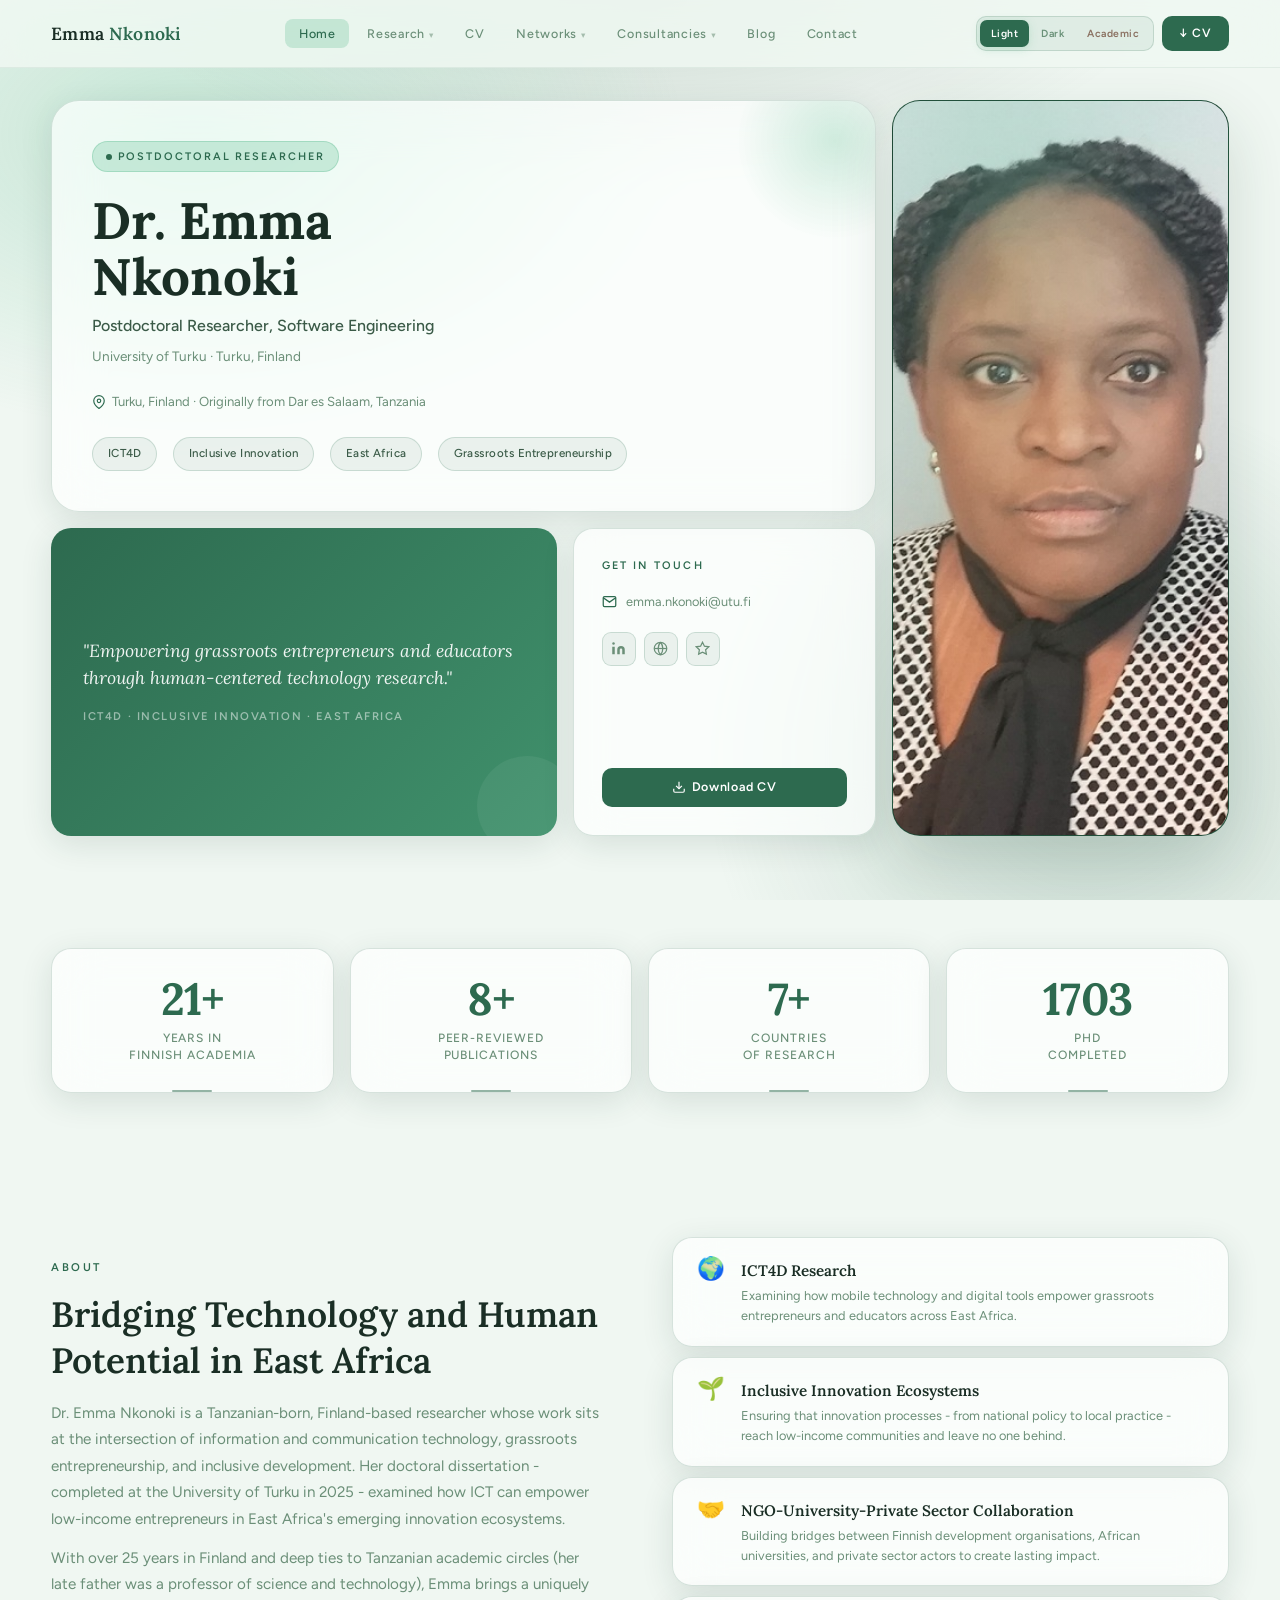
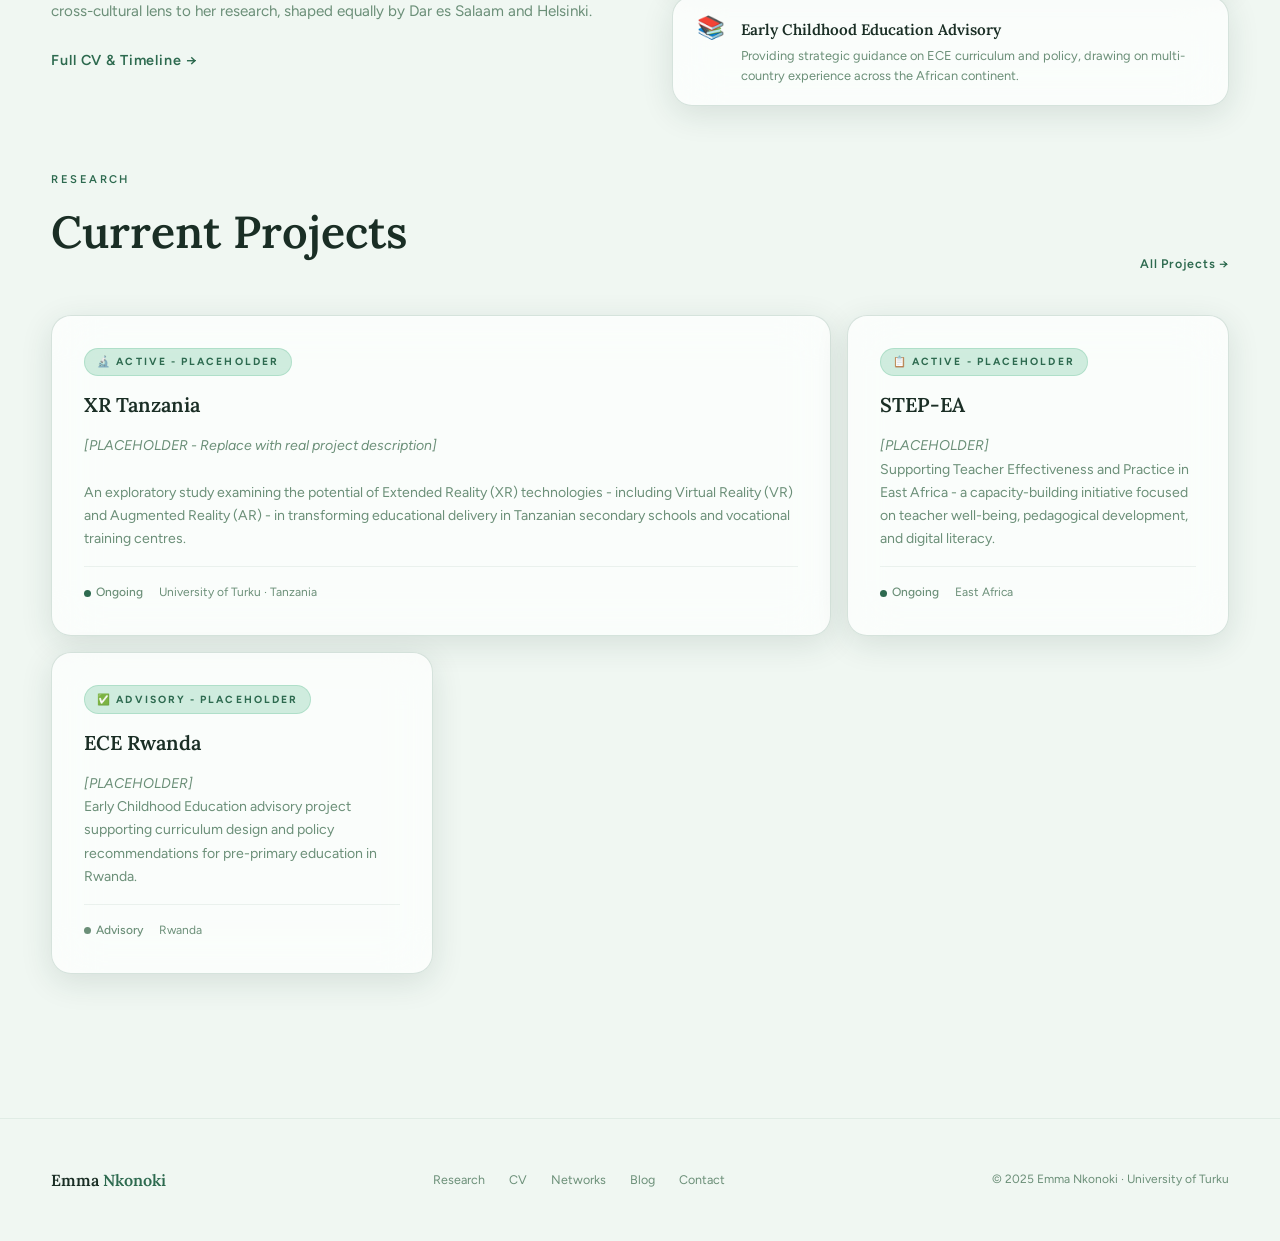
==== commit 53d13f9d: "Fix nav dropdowns, header images, broken pages, remove em/en dashes" ====
--- a/index.html
+++ b/index.html
@@ -3,8 +3,8 @@
 <head>
   <meta charset="UTF-8" />
   <meta name="viewport" content="width=device-width, initial-scale=1.0" />
-  <meta name="description" content="Dr. Emma Nkonoki — Postdoctoral Researcher specialising in ICT4D, inclusive innovation ecosystems, and grassroots entrepreneurship in East Africa." />
-  <title>Dr. Emma Nkonoki — Postdoctoral Researcher</title>
+  <meta name="description" content="Dr. Emma Nkonoki - Postdoctoral Researcher specialising in ICT4D, inclusive innovation ecosystems, and grassroots entrepreneurship in East Africa." />
+  <title>Dr. Emma Nkonoki - Postdoctoral Researcher</title>
   <link rel="preconnect" href="https://fonts.googleapis.com" />
   <link rel="preconnect" href="https://fonts.gstatic.com" crossorigin />
   <link href="https://fonts.googleapis.com/css2?family=Lora:ital,wght@0,400;0,500;0,600;0,700;1,400;1,500&family=Figtree:wght@300;400;500;600;700&display=swap" rel="stylesheet" />
@@ -216,7 +216,7 @@
         <p>
           Dr. Emma Nkonoki is a Tanzanian-born, Finland-based researcher whose work sits at the intersection of
           information and communication technology, grassroots entrepreneurship, and inclusive development. Her
-          doctoral dissertation — completed at the University of Turku in 2025 — examined how ICT can empower
+          doctoral dissertation - completed at the University of Turku in 2025 - examined how ICT can empower
           low-income entrepreneurs in East Africa's emerging innovation ecosystems.
         </p>
         <p>
@@ -245,14 +245,14 @@
           <div class="highlight-icon" aria-hidden="true">🌱</div>
           <div>
             <h4>Inclusive Innovation Ecosystems</h4>
-            <p>Ensuring that innovation processes — from national policy to local practice — reach low-income communities and leave no one behind.</p>
+            <p>Ensuring that innovation processes - from national policy to local practice - reach low-income communities and leave no one behind.</p>
           </div>
         </div>
 
         <div class="highlight-item glass">
           <div class="highlight-icon" aria-hidden="true">🤝</div>
           <div>
-            <h4>NGO–University–Private Sector Collaboration</h4>
+            <h4>NGO-University-Private Sector Collaboration</h4>
             <p>Building bridges between Finnish development organisations, African universities, and private sector actors to create lasting impact.</p>
           </div>
         </div>
@@ -284,12 +284,12 @@
     <div class="projects-grid">
 
       <article class="project-card glass featured reveal" aria-label="XR Tanzania project">
-        <span class="project-tag">🔬 Active — Placeholder</span>
+        <span class="project-tag">🔬 Active - Placeholder</span>
         <h3>XR Tanzania</h3>
         <p>
-          <em>[PLACEHOLDER — Replace with real project description]</em><br><br>
-          An exploratory study examining the potential of Extended Reality (XR) technologies — including
-          Virtual Reality (VR) and Augmented Reality (AR) — in transforming educational delivery in
+          <em>[PLACEHOLDER - Replace with real project description]</em><br><br>
+          An exploratory study examining the potential of Extended Reality (XR) technologies - including
+          Virtual Reality (VR) and Augmented Reality (AR) - in transforming educational delivery in
           Tanzanian secondary schools and vocational training centres.
         </p>
         <div class="project-meta">
@@ -302,11 +302,11 @@
       </article>
 
       <article class="project-card glass reveal reveal-delay-1" aria-label="STEP-EA project">
-        <span class="project-tag">📋 Active — Placeholder</span>
+        <span class="project-tag">📋 Active - Placeholder</span>
         <h3>STEP-EA</h3>
         <p>
           <em>[PLACEHOLDER]</em><br>
-          Supporting Teacher Effectiveness and Practice in East Africa — a capacity-building initiative
+          Supporting Teacher Effectiveness and Practice in East Africa - a capacity-building initiative
           focused on teacher well-being, pedagogical development, and digital literacy.
         </p>
         <div class="project-meta">
@@ -319,7 +319,7 @@
       </article>
 
       <article class="project-card glass reveal reveal-delay-2" aria-label="ECE Rwanda project">
-        <span class="project-tag">✅ Advisory — Placeholder</span>
+        <span class="project-tag">✅ Advisory - Placeholder</span>
         <h3>ECE Rwanda</h3>
         <p>
           <em>[PLACEHOLDER]</em><br>
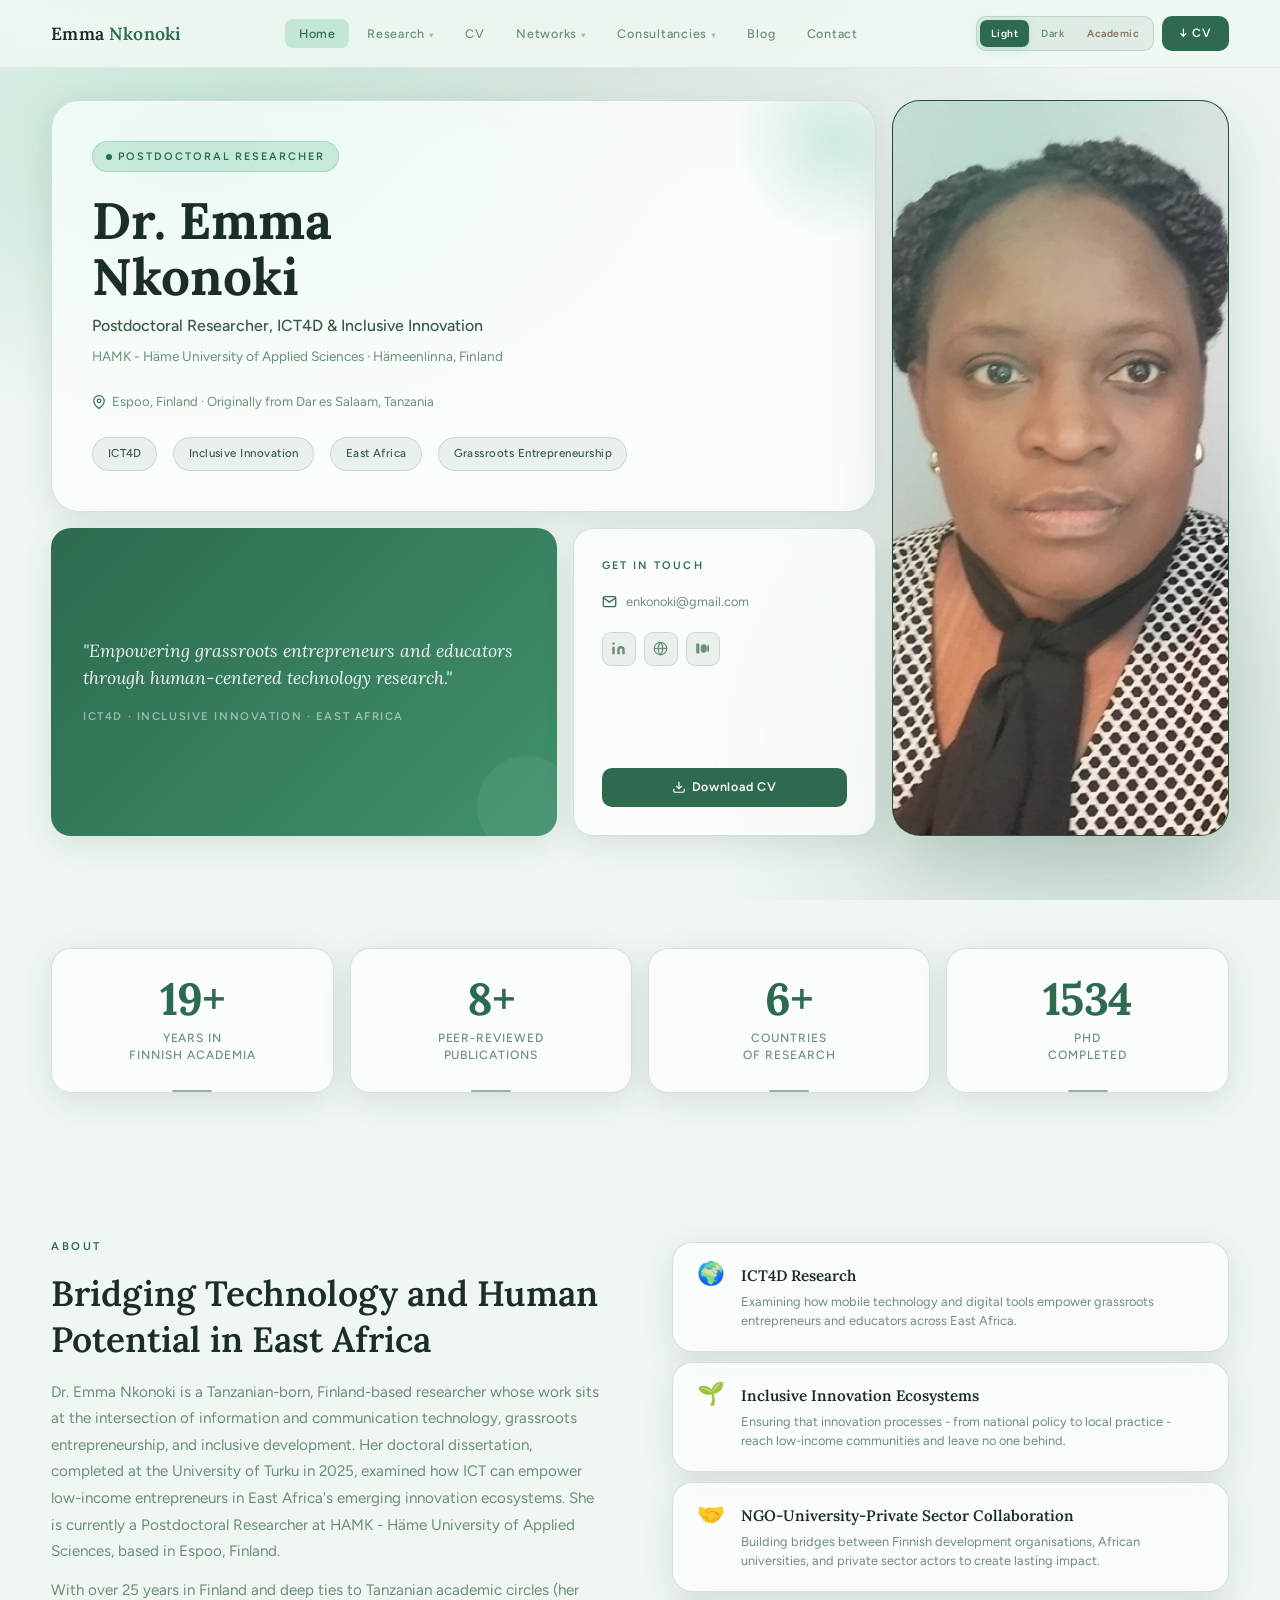
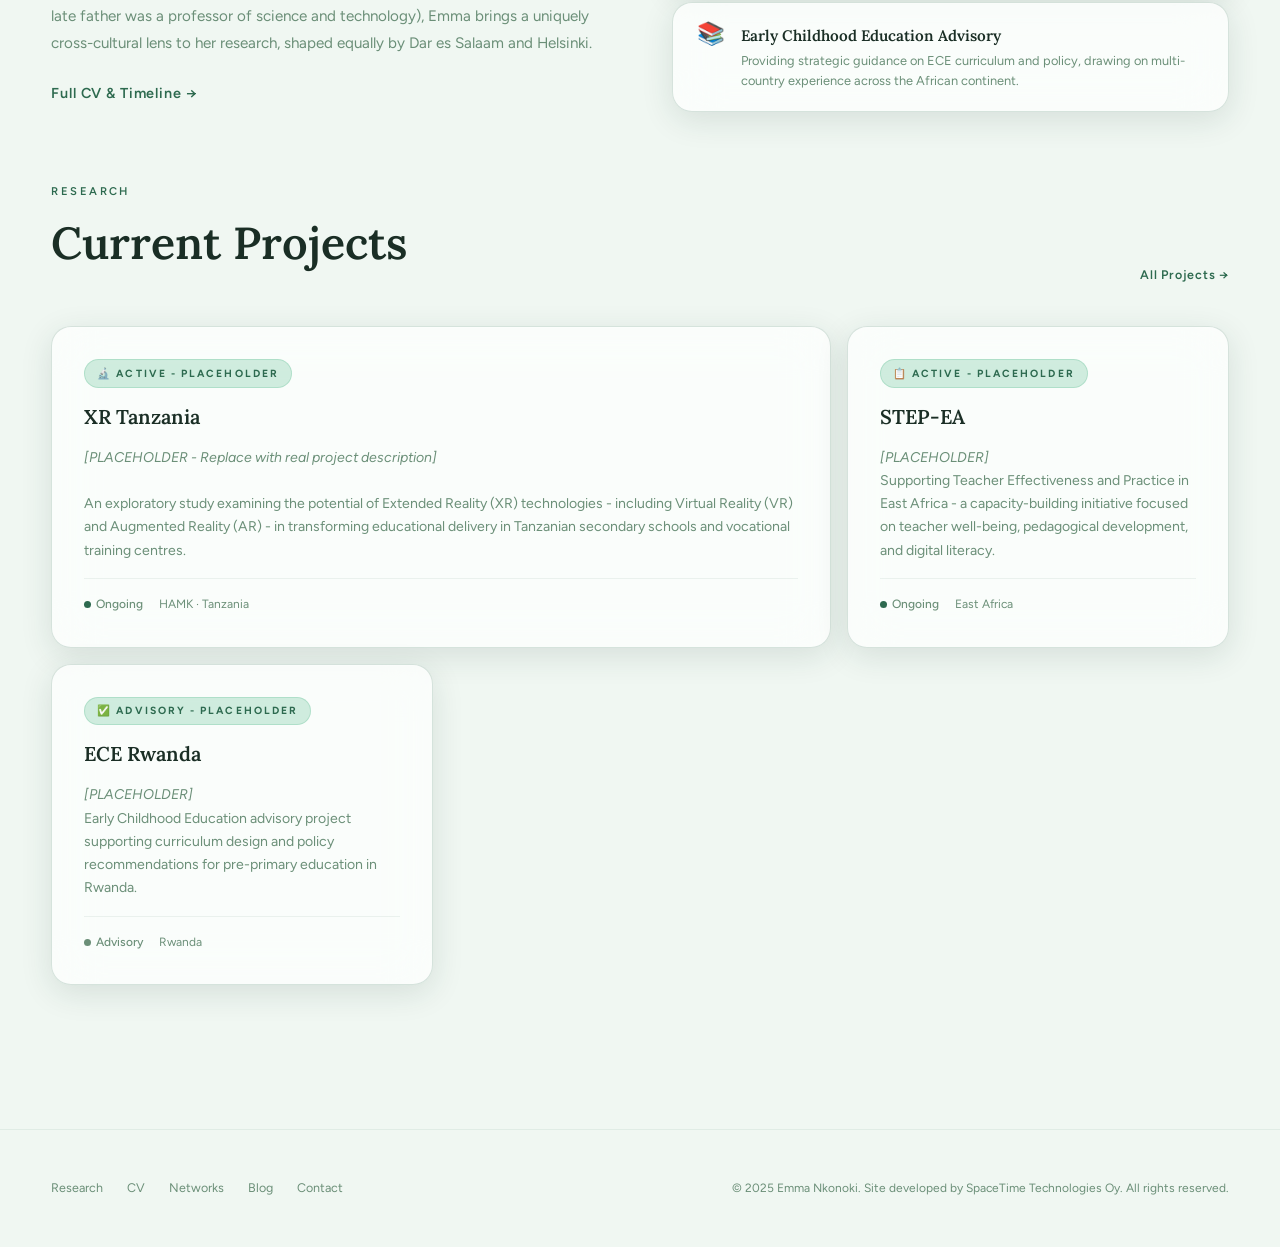
==== commit 63f8b912: "Update CV, contacts and institution from 2026 CV" ====
--- a/index.html
+++ b/index.html
@@ -94,14 +94,14 @@
           <div>
             <div class="bio-tag" aria-label="Current status">Postdoctoral Researcher</div>
             <h1 class="bio-name">Dr. Emma<br>Nkonoki</h1>
-            <p class="bio-title">Postdoctoral Researcher, Software Engineering</p>
-            <p class="bio-institution">University of Turku · Turku, Finland</p>
+            <p class="bio-title">Postdoctoral Researcher, ICT4D & Inclusive Innovation</p>
+            <p class="bio-institution">HAMK - Häme University of Applied Sciences · Hämeenlinna, Finland</p>
 
             <div class="bio-location" aria-label="Location">
               <svg width="14" height="14" viewBox="0 0 24 24" fill="none" stroke="currentColor" stroke-width="2" aria-hidden="true">
                 <path d="M21 10c0 7-9 13-9 13s-9-6-9-13a9 9 0 0118 0z"/><circle cx="12" cy="10" r="3"/>
               </svg>
-              Turku, Finland · Originally from Dar es Salaam, Tanzania
+              Espoo, Finland · Originally from Dar es Salaam, Tanzania
             </div>
           </div>
 
@@ -117,7 +117,7 @@
         <div class="bento-photo reveal reveal-delay-2" aria-label="Profile photo of Dr. Emma Nkonoki">
           <img
             src="assets/images/Emm2.jpg"
-            alt="Dr. Emma Nkonoki, Postdoctoral Researcher at the University of Turku"
+            alt="Dr. Emma Nkonoki, Postdoctoral Researcher at HAMK University of Applied Sciences"
             loading="eager"
           />
         </div>
@@ -132,12 +132,12 @@
         <div class="bento-contact reveal reveal-delay-3" aria-label="Contact information">
           <div class="contact-label">Get in Touch</div>
 
-          <a class="contact-item" href="mailto:emma.nkonoki@utu.fi" aria-label="Email Emma">
+          <a class="contact-item" href="mailto:enkonoki@gmail.com" aria-label="Email Emma">
             <svg width="15" height="15" viewBox="0 0 24 24" fill="none" stroke="currentColor" stroke-width="2" aria-hidden="true">
               <path d="M4 4h16c1.1 0 2 .9 2 2v12c0 1.1-.9 2-2 2H4c-1.1 0-2-.9-2-2V6c0-1.1.9-2 2-2z"/>
               <polyline points="22,6 12,13 2,6"/>
             </svg>
-            emma.nkonoki@utu.fi
+            enkonoki@gmail.com
           </a>
 
           <div class="social-row" aria-label="Social media links">
@@ -147,16 +147,18 @@
                 <circle cx="4" cy="4" r="2"/>
               </svg>
             </a>
-            <a class="social-btn" href="https://www.utu.fi/en/people/emma-nkonoki" target="_blank" rel="noopener noreferrer" aria-label="University of Turku profile">
+            <a class="social-btn" href="https://www.researchgate.net/profile/Emma-Nkonoki" target="_blank" rel="noopener noreferrer" aria-label="ResearchGate profile">
               <svg width="15" height="15" viewBox="0 0 24 24" fill="none" stroke="currentColor" stroke-width="2" aria-hidden="true">
                 <circle cx="12" cy="12" r="10"/>
                 <line x1="2" y1="12" x2="22" y2="12"/>
                 <path d="M12 2a15.3 15.3 0 010 20M12 2a15.3 15.3 0 000 20"/>
               </svg>
             </a>
-            <a class="social-btn" href="https://research.utu.fi" target="_blank" rel="noopener noreferrer" aria-label="Research portal">
-              <svg width="15" height="15" viewBox="0 0 24 24" fill="none" stroke="currentColor" stroke-width="2" aria-hidden="true">
-                <path d="M12 2l3.09 6.26L22 9.27l-5 4.87 1.18 6.88L12 17.77l-6.18 3.25L7 14.14 2 9.27l6.91-1.01L12 2z"/>
+            <a class="social-btn" href="https://medium.com/@enkonoki" target="_blank" rel="noopener noreferrer" aria-label="Medium blog">
+              <svg width="15" height="15" viewBox="0 0 24 24" fill="currentColor" aria-hidden="true">
+                <rect x="2" y="4" width="5" height="16" rx="1"/>
+                <ellipse cx="14" cy="12" rx="5" ry="7"/>
+                <ellipse cx="21" cy="12" rx="1.5" ry="6"/>
               </svg>
             </a>
           </div>
@@ -216,8 +218,8 @@
         <p>
           Dr. Emma Nkonoki is a Tanzanian-born, Finland-based researcher whose work sits at the intersection of
           information and communication technology, grassroots entrepreneurship, and inclusive development. Her
-          doctoral dissertation - completed at the University of Turku in 2025 - examined how ICT can empower
-          low-income entrepreneurs in East Africa's emerging innovation ecosystems.
+          doctoral dissertation, completed at the University of Turku in 2025, examined how ICT can empower
+          low-income entrepreneurs in East Africa's emerging innovation ecosystems. She is currently a Postdoctoral Researcher at HAMK - Häme University of Applied Sciences, based in Espoo, Finland.
         </p>
         <p>
           With over 25 years in Finland and deep ties to Tanzanian academic circles (her late father was a
@@ -297,7 +299,7 @@
             <span class="status-dot" aria-hidden="true"></span>
             Ongoing
           </span>
-          <span>University of Turku · Tanzania</span>
+          <span>HAMK · Tanzania</span>
         </div>
       </article>
 
@@ -343,7 +345,7 @@
 <footer class="footer" role="contentinfo">
   <div class="container">
     <div class="footer-inner">
-      <div class="footer-logo">Emma <span>Nkonoki</span></div>
+      
       <nav class="footer-links" aria-label="Footer navigation">
         <a href="research.html">Research</a>
         <a href="resume.html">CV</a>
@@ -351,7 +353,7 @@
         <a href="blog/index.html">Blog</a>
         <a href="contact.html">Contact</a>
       </nav>
-      <p class="footer-copy">© 2025 Emma Nkonoki · University of Turku</p>
+      <p class="footer-copy">© 2025 Emma Nkonoki. Site developed by SpaceTime Technologies Oy. All rights reserved.</p>
     </div>
   </div>
 </footer>
@@ -359,4 +361,4 @@
 <script src="js/main.js"></script>
 </body>
 </html>
-                                                                                                                                                                                                                                                                                                                                                                                                                                            +                                                                                                                                                                                                                                                                           
--- a/css/styles.css
+++ b/css/styles.css
@@ -573,6 +573,7 @@
   width: 100%; height: 100%;
   object-fit: cover;
   object-position: center top;
+  border-radius: var(--radius);
 }
 
 /* Tagline Card */
@@ -1783,6 +1784,7 @@
   object-fit: cover;
   transition: transform 0.45s ease;
   display: block;
+  border-radius: var(--radius) var(--radius) 0 0;
 }
 .engage-img--sm img { height: 160px; }
 .engage-card--featured .engage-img img { height: 300px; }
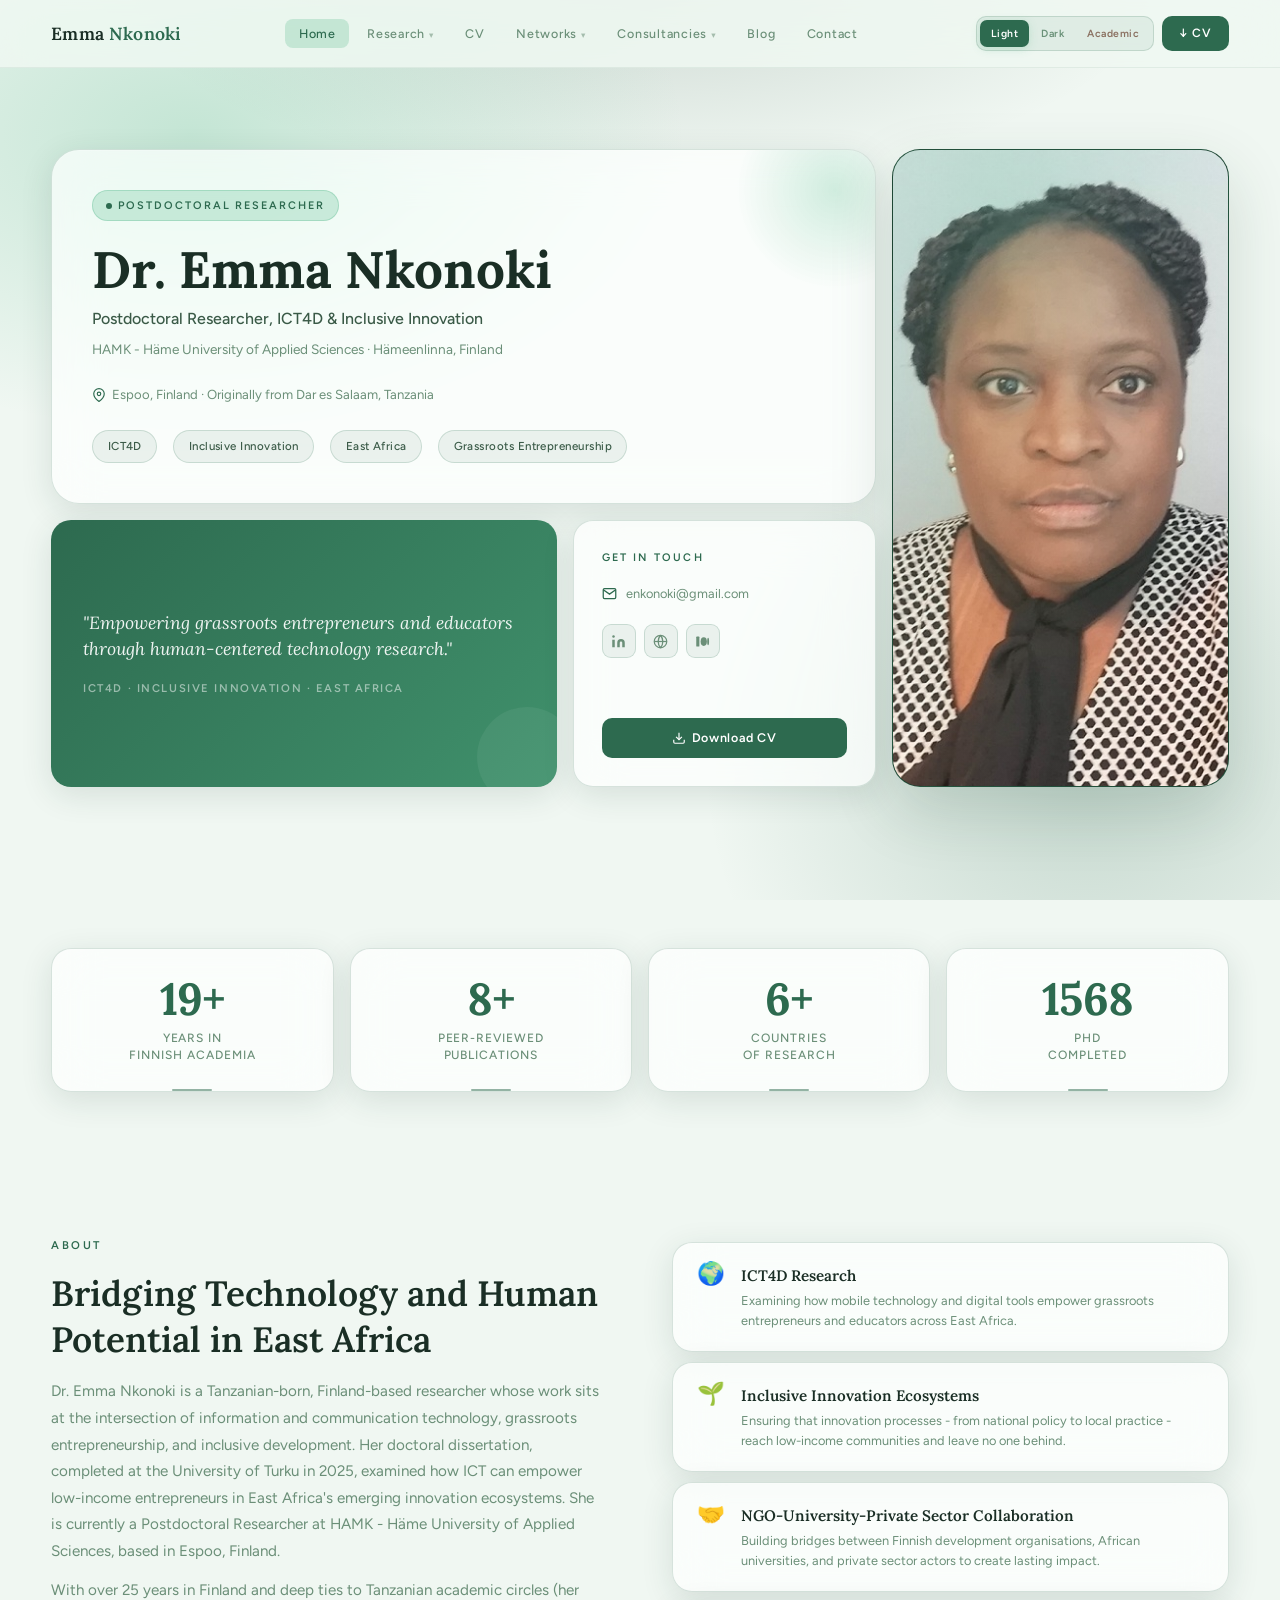
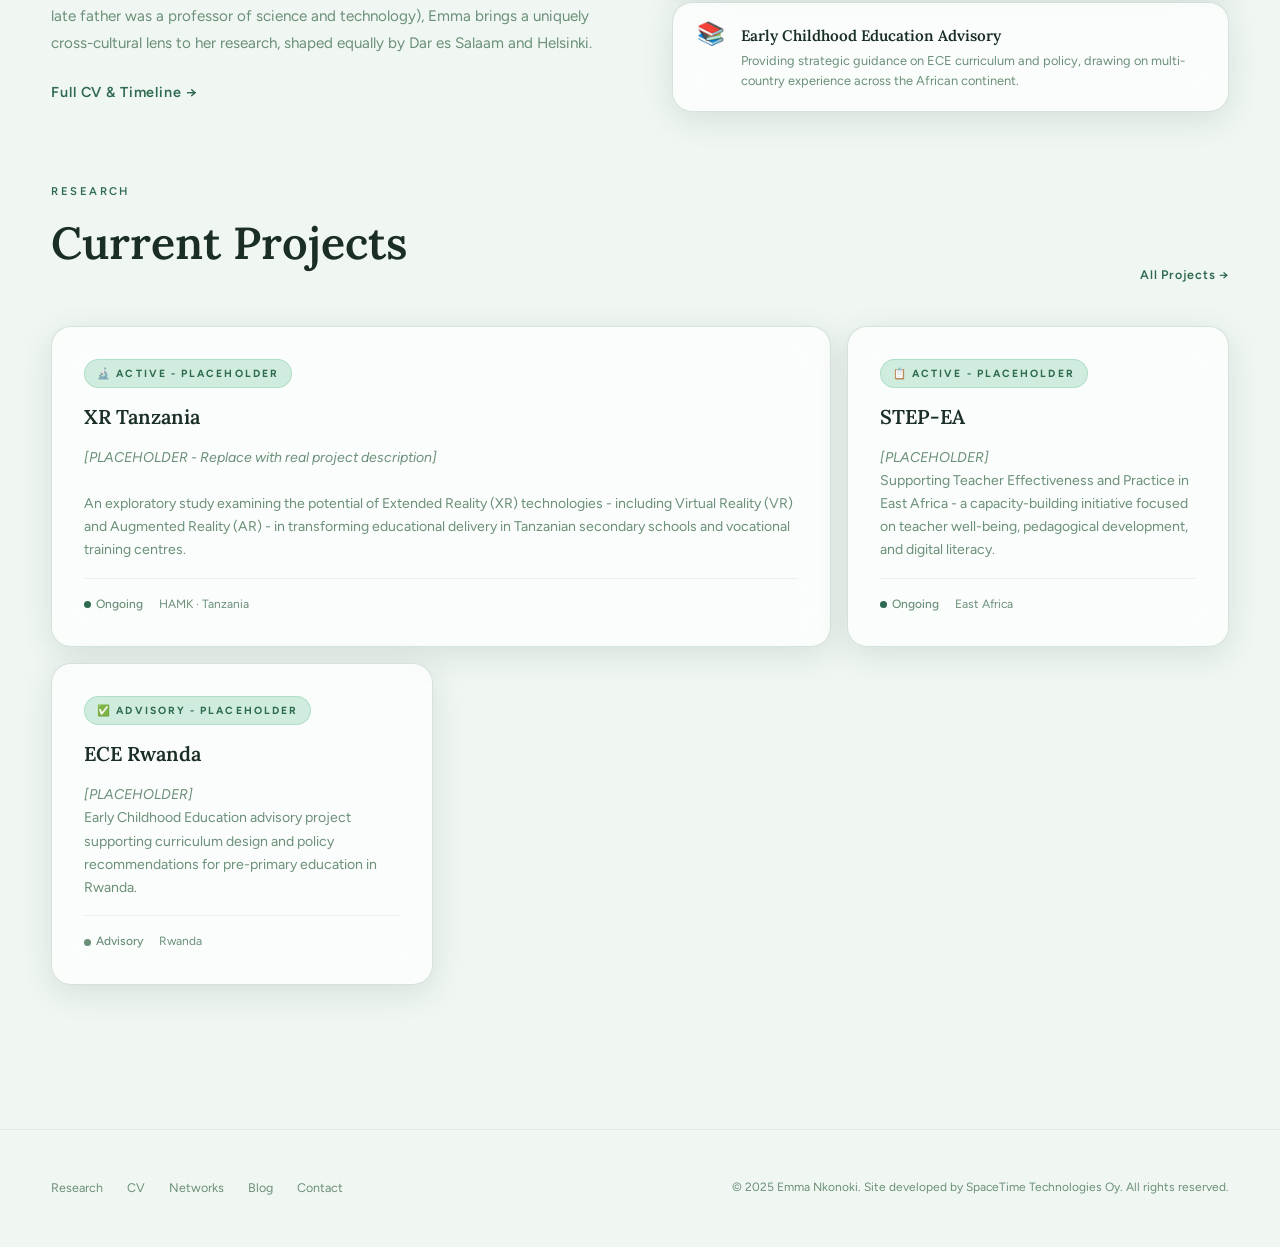
==== commit a50074d1: "Update site: sticky CV headers, rounded images, social links, footer copyright" ====
--- a/index.html
+++ b/index.html
@@ -93,7 +93,7 @@
         <div class="bento-bio reveal">
           <div>
             <div class="bio-tag" aria-label="Current status">Postdoctoral Researcher</div>
-            <h1 class="bio-name">Dr. Emma<br>Nkonoki</h1>
+            <h1 class="bio-name" style="white-space:nowrap;">Dr. Emma Nkonoki</h1>
             <p class="bio-title">Postdoctoral Researcher, ICT4D & Inclusive Innovation</p>
             <p class="bio-institution">HAMK - Häme University of Applied Sciences · Hämeenlinna, Finland</p>
 
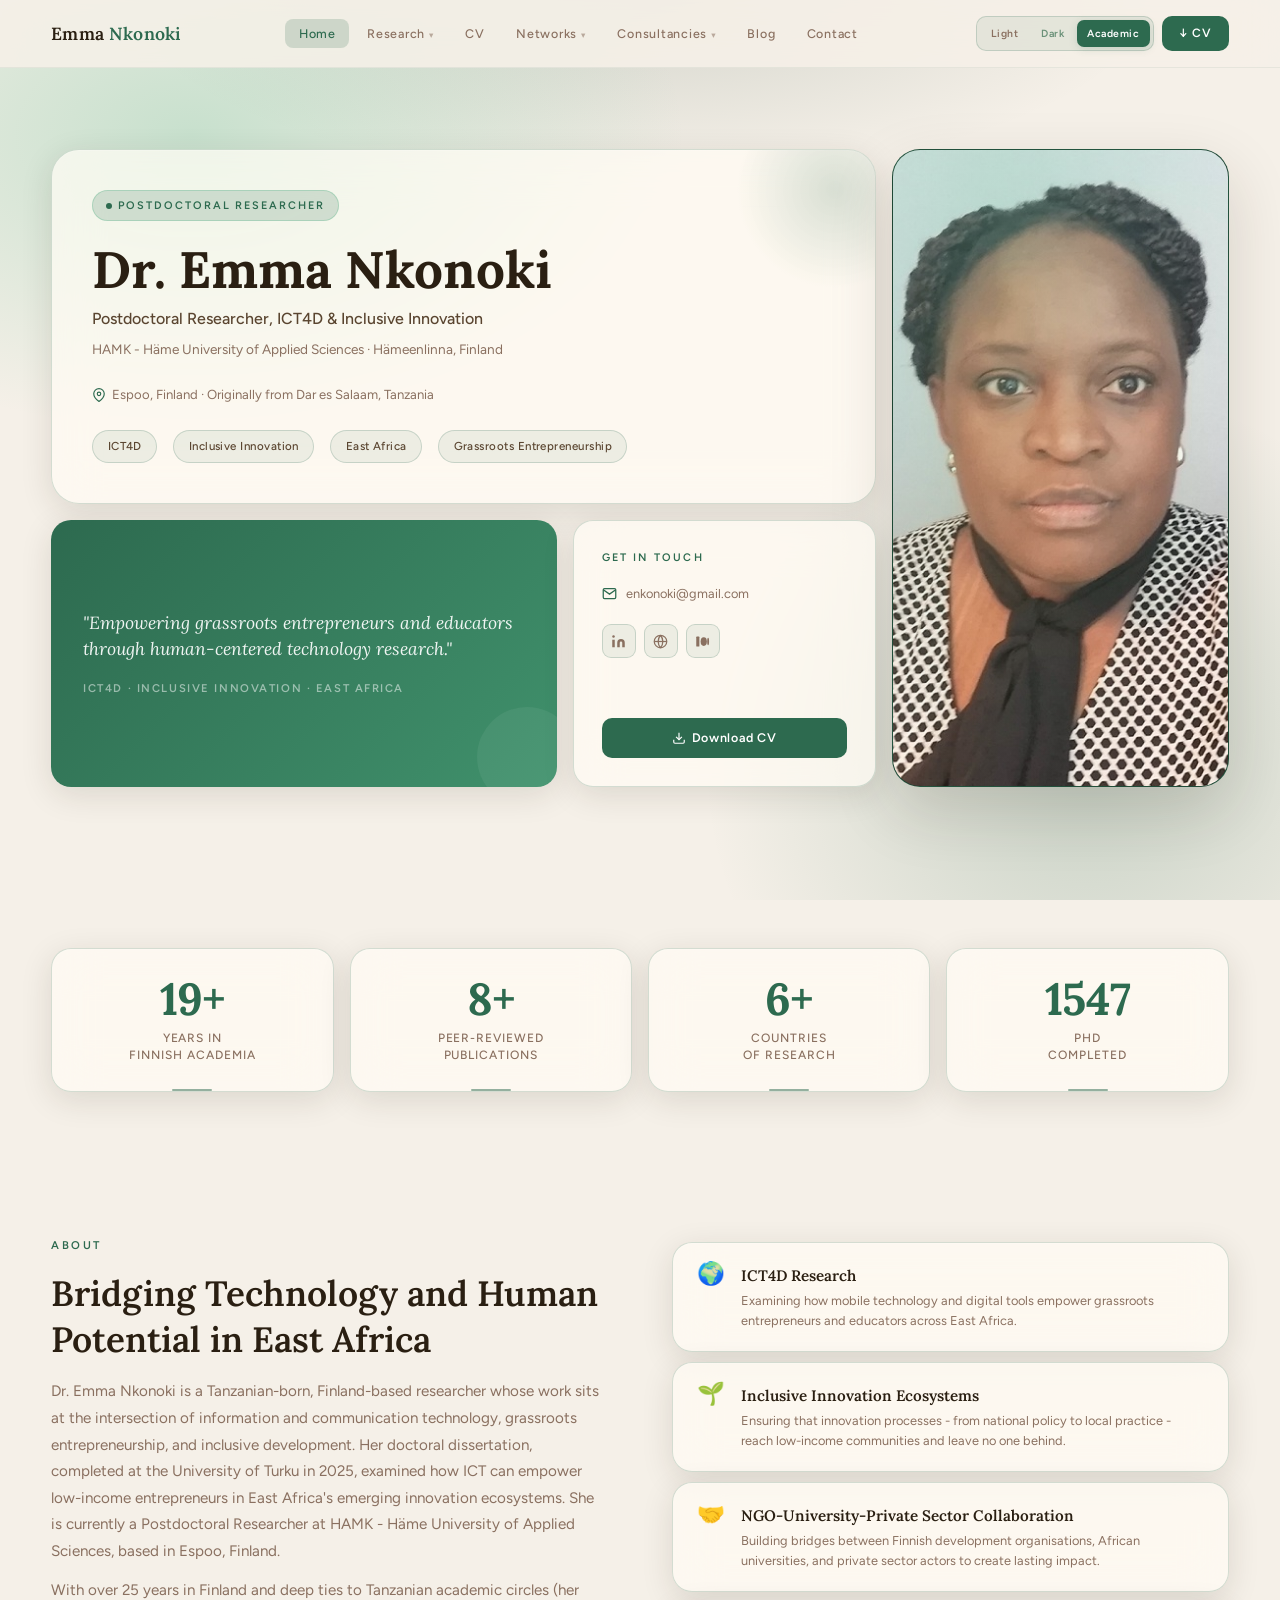
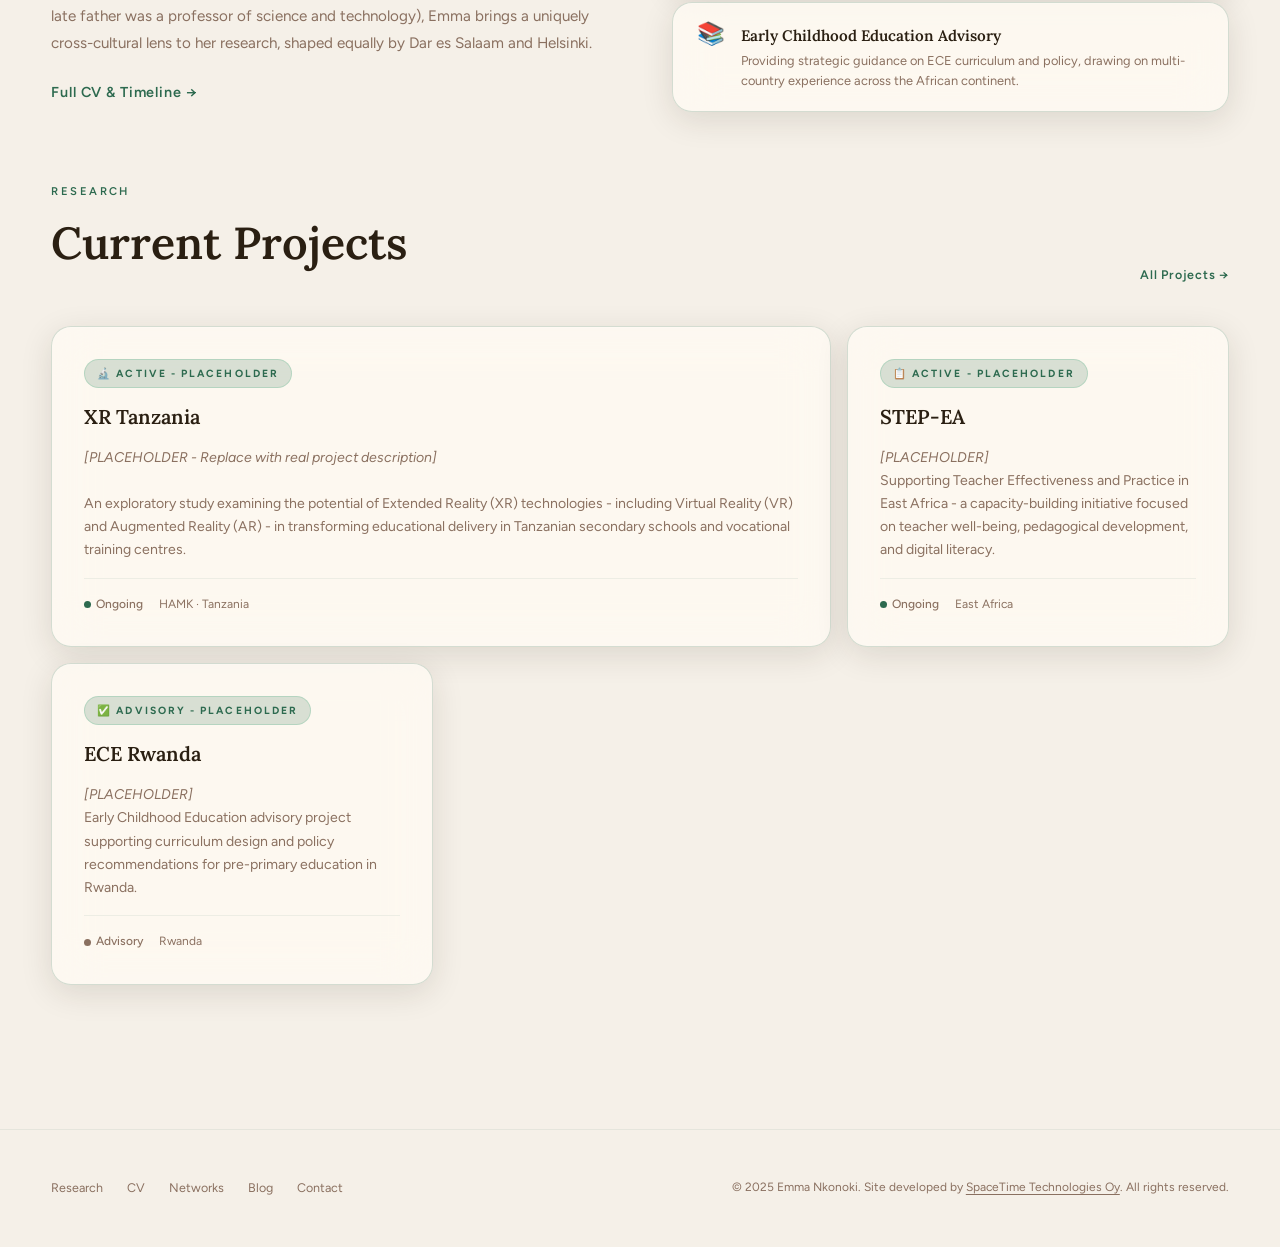
==== commit dcae6295: "Bento skills grid, SpaceTime footer link, social links, rounded images" ====
--- a/index.html
+++ b/index.html
@@ -1,5 +1,5 @@
 <!DOCTYPE html>
-<html lang="en" data-theme="light">
+<html lang="en" data-theme="academic">
 <head>
   <meta charset="UTF-8" />
   <meta name="viewport" content="width=device-width, initial-scale=1.0" />
@@ -73,9 +73,9 @@
   <a href="blog/index.html" role="menuitem">Blog</a>
   <a href="contact.html" role="menuitem">Contact</a>
   <div style="border-top:1px solid var(--border-light);padding-top:1rem;margin-top:0.5rem;display:flex;gap:6px;">
+    <button class="theme-btn" data-theme="academic" style="flex:1;border:1px solid var(--border);border-radius:8px;padding:0.4rem;">Academic</button>
     <button class="theme-btn" data-theme="light" style="flex:1;border:1px solid var(--border);border-radius:8px;padding:0.4rem;">Light</button>
     <button class="theme-btn" data-theme="dark"  style="flex:1;border:1px solid var(--border);border-radius:8px;padding:0.4rem;">Dark</button>
-    <button class="theme-btn" data-theme="academic" style="flex:1;border:1px solid var(--border);border-radius:8px;padding:0.4rem;">Academic</button>
   </div>
 </div>
 
@@ -353,7 +353,7 @@
         <a href="blog/index.html">Blog</a>
         <a href="contact.html">Contact</a>
       </nav>
-      <p class="footer-copy">© 2025 Emma Nkonoki. Site developed by SpaceTime Technologies Oy. All rights reserved.</p>
+      <p class="footer-copy">© 2025 Emma Nkonoki. Site developed by <a href="https://learning254.com" target="_blank" rel="noopener noreferrer" style="color:inherit;text-decoration:underline;text-underline-offset:3px;">SpaceTime Technologies Oy</a>. All rights reserved.</p>
     </div>
   </div>
 </footer>
--- a/css/styles.css
+++ b/css/styles.css
@@ -1047,7 +1047,7 @@
 .skills-bento {
   display: grid;
   grid-template-columns: repeat(4, 1fr);
-  grid-auto-rows: 70px;
+  grid-auto-rows: 82px;
   gap: 10px;
 }
 
@@ -1056,30 +1056,84 @@
   align-items: center;
   justify-content: center;
   text-align: center;
-  padding: 0.75rem;
+  padding: 0.85rem 1rem;
   border-radius: var(--radius-sm);
-  font-size: 0.78rem;
+  font-size: 0.8rem;
   font-weight: 500;
   color: var(--text-mid);
   background: var(--surface);
   border: 1px solid var(--border);
   transition: all var(--transition);
   cursor: default;
+  line-height: 1.35;
 }
 
 .skill-cell:hover {
   background: var(--accent);
   border-color: var(--accent);
   color: white;
-  transform: scale(1.03);
-}
-
-.skill-cell.lg { grid-column: span 2; grid-row: span 2; font-size: 0.95rem; font-weight: 600; }
-.skill-cell.md { grid-column: span 2; }
+  transform: scale(1.02);
+}
+.skill-cell:hover small { color: rgba(255,255,255,0.8); }
+
+/* Size variants */
+.skill-cell.c2r2 { grid-column: span 2; grid-row: span 2; font-size: 1rem; font-weight: 700; }
+.skill-cell.c2r1 { grid-column: span 2; }
+.skill-cell.c1r2 { grid-row: span 2; flex-direction: column; gap: 0.4rem; }
+.skill-cell.c1r1 { /* default */ }
+
+/* Inner layout for feature cells */
+.skill-inner {
+  display: flex;
+  flex-direction: column;
+  align-items: center;
+  gap: 0.35rem;
+}
+.skill-icon { font-size: 1.6rem; line-height: 1; }
+.skill-cell small {
+  display: block;
+  font-size: 0.7rem;
+  font-weight: 400;
+  color: var(--text-muted);
+  margin-top: 0.15rem;
+}
+
+/* Colour variants */
 .skill-cell.accent {
   background: var(--accent-glow);
-  border-color: rgba(82,183,136,0.3);
+  border-color: rgba(82,183,136,0.35);
   color: var(--accent);
+}
+.skill-cell.accent small { color: var(--accent); opacity: 0.75; }
+.skill-cell.accent-soft {
+  background: rgba(82,183,136,0.07);
+  border-color: rgba(82,183,136,0.2);
+  color: var(--text);
+}
+.skill-cell.lang {
+  font-size: 0.78rem;
+  gap: 0.3rem;
+  flex-direction: row;
+  flex-wrap: wrap;
+  justify-content: center;
+}
+.skill-cell.lang small {
+  font-size: 0.68rem;
+  color: var(--text-muted);
+  margin-top: 0;
+}
+
+/* Responsive */
+@media (max-width: 900px) {
+  .skills-bento { grid-template-columns: repeat(3, 1fr); }
+  .skill-cell.c2r2 { grid-column: span 2; }
+  .skill-cell.c2r1 { grid-column: span 2; }
+}
+@media (max-width: 600px) {
+  .skills-bento { grid-template-columns: repeat(2, 1fr); grid-auto-rows: 70px; }
+  .skill-cell.c2r2 { grid-column: span 2; }
+  .skill-cell.c2r1 { grid-column: span 2; }
+  .skill-cell.c1r2 { grid-row: span 1; }
 }
 
 /* ─── AFFILIATION LOGOS ───────────────────────────────── */
@@ -1609,7 +1663,6 @@
   .intro-grid { grid-template-columns: 1fr; gap: 2rem; }
   .blog-grid { grid-template-columns: 1fr 1fr; }
   .blog-card.featured { grid-column: span 2; }
-  .skills-bento { grid-template-columns: repeat(3, 1fr); }
 }
 
 @media (max-width: 768px) {
@@ -1641,9 +1694,7 @@
   .section-header { flex-direction: column; align-items: flex-start; }
   .affil-grid { grid-template-columns: repeat(2, 1fr); }
   .affil-card.wide { grid-column: span 1; }
-  .skills-bento { grid-template-columns: repeat(2, 1fr); }
-  .skill-cell.lg { grid-column: span 2; }
-  .skill-cell.md { grid-column: span 2; }
+  .skills-bento { grid-template-columns: repeat(2, 1fr); grid-auto-rows: 70px; }
   .form-grid { grid-template-columns: 1fr; }
   .form-group.full { grid-column: span 1; }
   .footer-inner { flex-direction: column; text-align: center; }
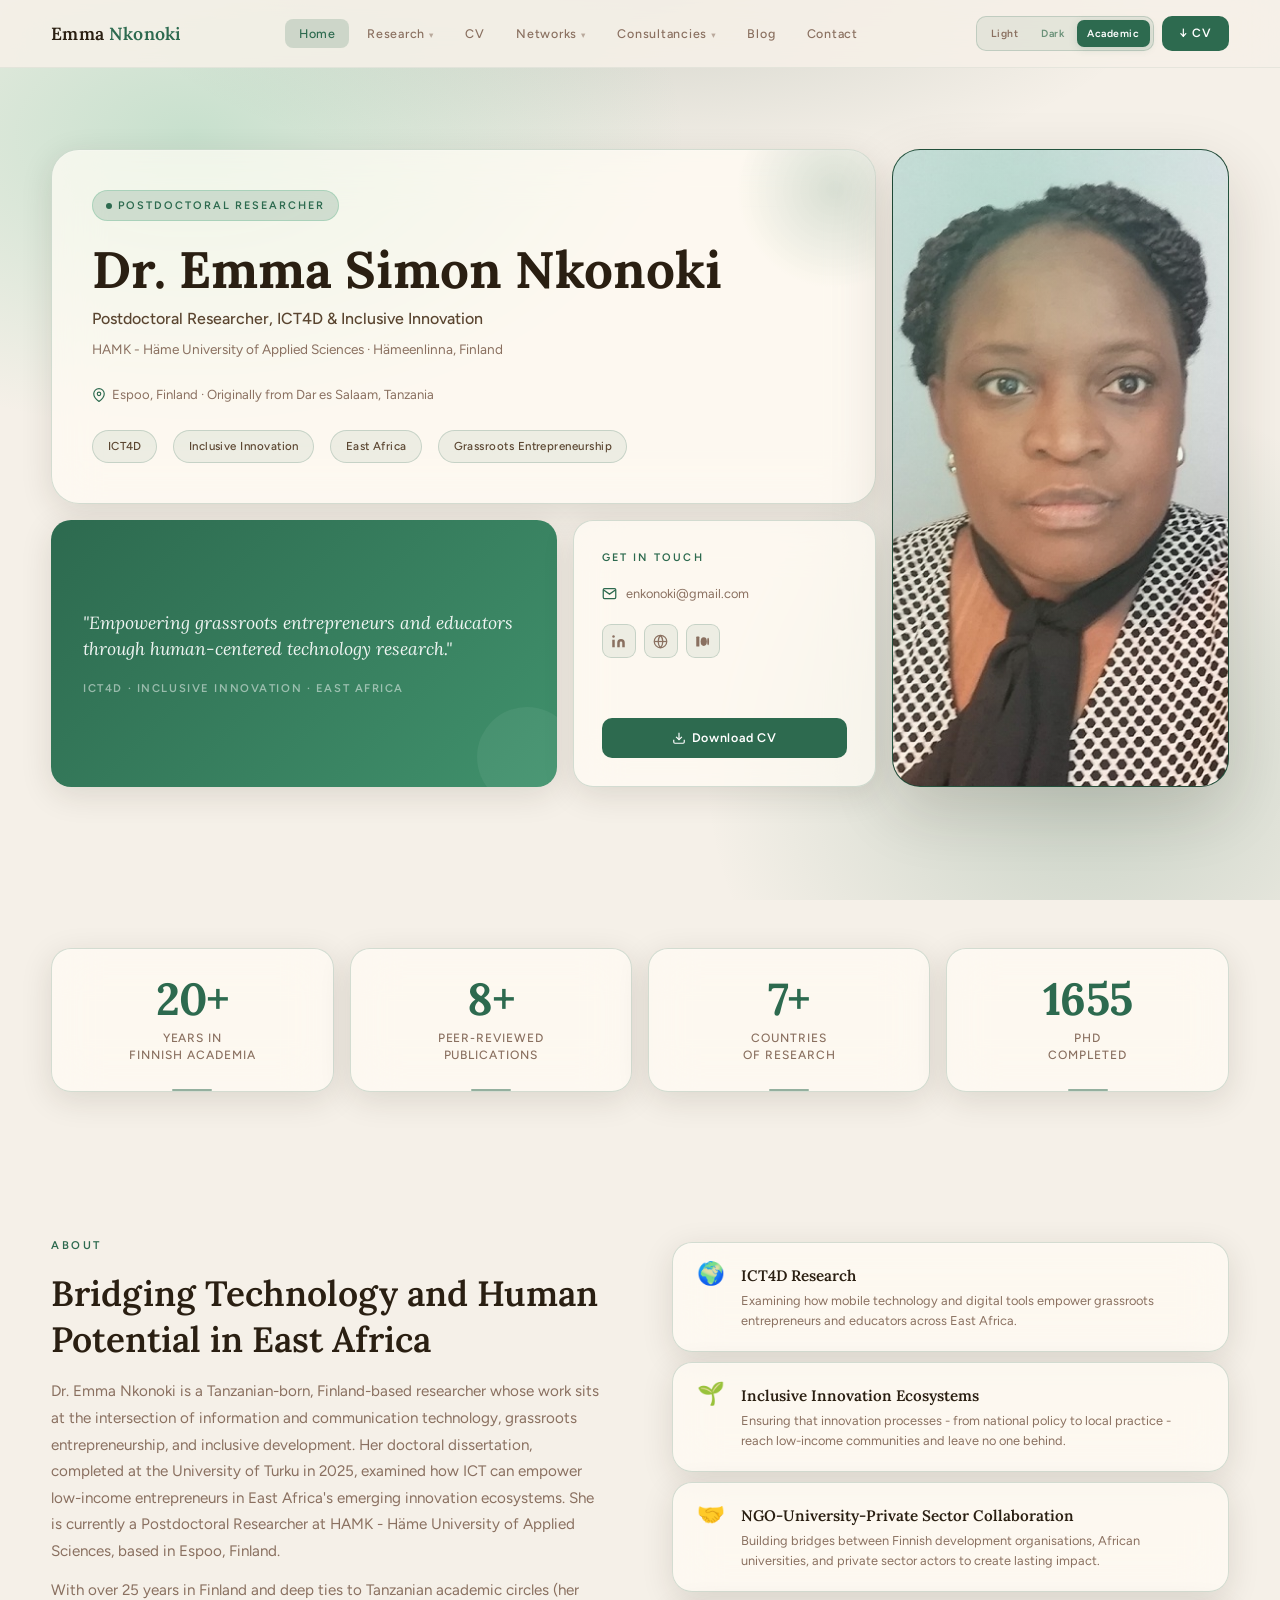
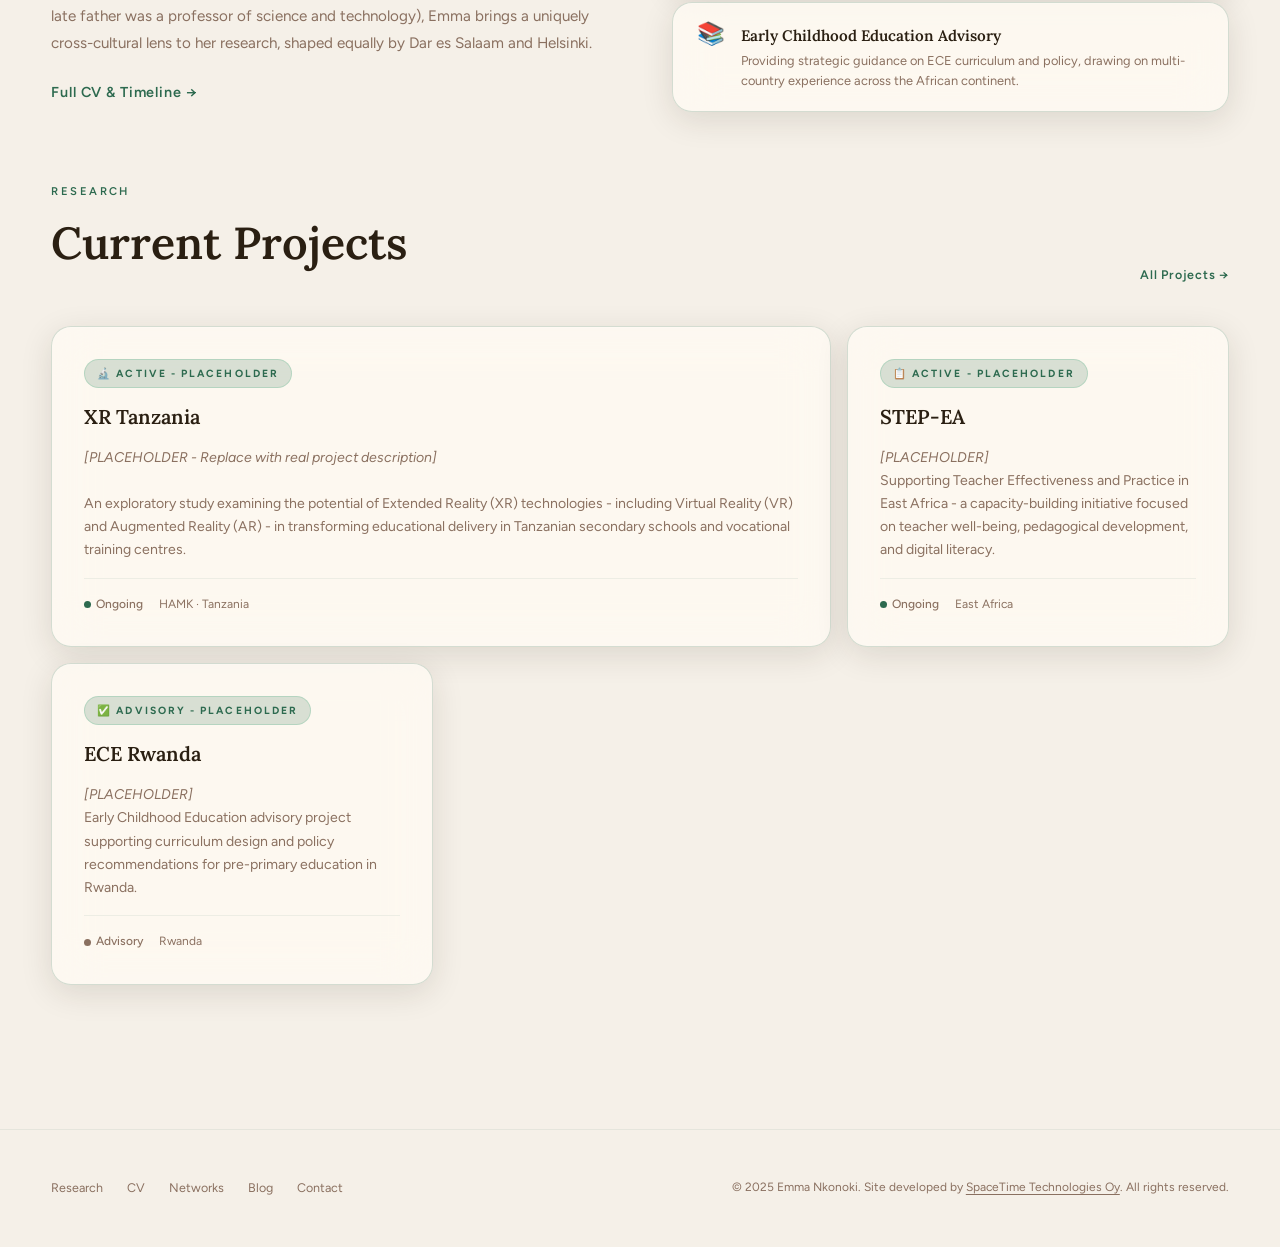
==== commit eca0c9dc: "Update hero name to Dr. Emma Simon Nkonoki" ====
--- a/index.html
+++ b/index.html
@@ -93,7 +93,7 @@
         <div class="bento-bio reveal">
           <div>
             <div class="bio-tag" aria-label="Current status">Postdoctoral Researcher</div>
-            <h1 class="bio-name" style="white-space:nowrap;">Dr. Emma Nkonoki</h1>
+            <h1 class="bio-name" style="white-space:nowrap;">Dr. Emma Simon Nkonoki</h1>
             <p class="bio-title">Postdoctoral Researcher, ICT4D & Inclusive Innovation</p>
             <p class="bio-institution">HAMK - Häme University of Applied Sciences · Hämeenlinna, Finland</p>
 
@@ -361,4 +361,4 @@
 <script src="js/main.js"></script>
 </body>
 </html>
-                                                                                                                                                                                                                                                                           +                                                                                                                                                                                                                                                                     
--- a/css/styles.css
+++ b/css/styles.css
@@ -322,6 +322,8 @@
   z-index: 199;
   flex-direction: column;
   gap: 0.5rem;
+  max-height: calc(100vh - var(--nav-h));
+  overflow-y: auto;
 }
 
 .mobile-menu.open { display: flex; }
@@ -1076,11 +1078,10 @@
 }
 .skill-cell:hover small { color: rgba(255,255,255,0.8); }
 
-/* Size variants */
+/* Size variants — only three sizes used */
 .skill-cell.c2r2 { grid-column: span 2; grid-row: span 2; font-size: 1rem; font-weight: 700; }
 .skill-cell.c2r1 { grid-column: span 2; }
 .skill-cell.c1r2 { grid-row: span 2; flex-direction: column; gap: 0.4rem; }
-.skill-cell.c1r1 { /* default */ }
 
 /* Inner layout for feature cells */
 .skill-inner {
@@ -1088,6 +1089,7 @@
   flex-direction: column;
   align-items: center;
   gap: 0.35rem;
+  text-align: center;
 }
 .skill-icon { font-size: 1.6rem; line-height: 1; }
 .skill-cell small {
@@ -1096,44 +1098,60 @@
   font-weight: 400;
   color: var(--text-muted);
   margin-top: 0.15rem;
-}
-
-/* Colour variants */
-.skill-cell.accent {
-  background: var(--accent-glow);
-  border-color: rgba(82,183,136,0.35);
-  color: var(--accent);
-}
-.skill-cell.accent small { color: var(--accent); opacity: 0.75; }
-.skill-cell.accent-soft {
-  background: rgba(82,183,136,0.07);
-  border-color: rgba(82,183,136,0.2);
-  color: var(--text);
-}
-.skill-cell.lang {
-  font-size: 0.78rem;
-  gap: 0.3rem;
-  flex-direction: row;
-  flex-wrap: wrap;
-  justify-content: center;
-}
-.skill-cell.lang small {
-  font-size: 0.68rem;
-  color: var(--text-muted);
-  margin-top: 0;
-}
+  line-height: 1.5;
+}
+
+/* Colour palette — 5 hues + gradients */
+/* Green (brand) */
+.skill-cell.sk-green {
+  background: linear-gradient(135deg, #1e8a5e 0%, #52b788 100%);
+  border-color: transparent; color: #fff;
+}
+.skill-cell.sk-green small { color: rgba(255,255,255,0.8); }
+
+/* Amber / warm orange */
+.skill-cell.sk-amber {
+  background: linear-gradient(135deg, #c96a1a 0%, #f4a261 100%);
+  border-color: transparent; color: #fff;
+}
+.skill-cell.sk-amber small { color: rgba(255,255,255,0.8); }
+
+/* Ocean blue */
+.skill-cell.sk-blue {
+  background: linear-gradient(135deg, #1a5f8a 0%, #4899c5 100%);
+  border-color: transparent; color: #fff;
+}
+.skill-cell.sk-blue small { color: rgba(255,255,255,0.8); }
+
+/* Coral / rose */
+.skill-cell.sk-coral {
+  background: linear-gradient(135deg, #b04a52 0%, #e07b80 100%);
+  border-color: transparent; color: #fff;
+}
+.skill-cell.sk-coral small { color: rgba(255,255,255,0.8); }
+
+/* Purple */
+.skill-cell.sk-purple {
+  background: linear-gradient(135deg, #5a3fa0 0%, #9479d4 100%);
+  border-color: transparent; color: #fff;
+}
+.skill-cell.sk-purple small { color: rgba(255,255,255,0.8); }
+
+/* Soft flat hues for 1×1 cells */
+.skill-cell.sk-slate  { background: rgba(100,116,139,0.12); border-color: rgba(100,116,139,0.25); color: var(--text); }
+.skill-cell.sk-sand   { background: rgba(194,154,108,0.15); border-color: rgba(194,154,108,0.3);  color: var(--text); }
+.skill-cell.sk-rose   { background: rgba(190, 80, 100,0.10); border-color: rgba(190,80,100,0.22); color: var(--text); }
+.skill-cell.sk-sky    { background: rgba(56,130,200,0.10);  border-color: rgba(56,130,200,0.22);  color: var(--text); }
+.skill-cell.sk-mint   { background: rgba(52,183,150,0.10);  border-color: rgba(52,183,150,0.22);  color: var(--text); }
+
+/* Keep hover effect readable on all */
+.skill-cell[class*="sk-"]:hover { opacity: 0.88; transform: scale(1.02); }
 
 /* Responsive */
-@media (max-width: 900px) {
-  .skills-bento { grid-template-columns: repeat(3, 1fr); }
-  .skill-cell.c2r2 { grid-column: span 2; }
-  .skill-cell.c2r1 { grid-column: span 2; }
-}
 @media (max-width: 600px) {
-  .skills-bento { grid-template-columns: repeat(2, 1fr); grid-auto-rows: 70px; }
-  .skill-cell.c2r2 { grid-column: span 2; }
-  .skill-cell.c2r1 { grid-column: span 2; }
-  .skill-cell.c1r2 { grid-row: span 1; }
+  .skills-bento { grid-template-columns: repeat(2, 1fr); grid-auto-rows: 75px; }
+  /* all span classes stay — 2-col grid handles them naturally */
+  .skill-cell.c1r2 { grid-row: span 2; }
 }
 
 /* ─── AFFILIATION LOGOS ───────────────────────────────── */
@@ -1694,7 +1712,6 @@
   .section-header { flex-direction: column; align-items: flex-start; }
   .affil-grid { grid-template-columns: repeat(2, 1fr); }
   .affil-card.wide { grid-column: span 1; }
-  .skills-bento { grid-template-columns: repeat(2, 1fr); grid-auto-rows: 70px; }
   .form-grid { grid-template-columns: 1fr; }
   .form-group.full { grid-column: span 1; }
   .footer-inner { flex-direction: column; text-align: center; }
